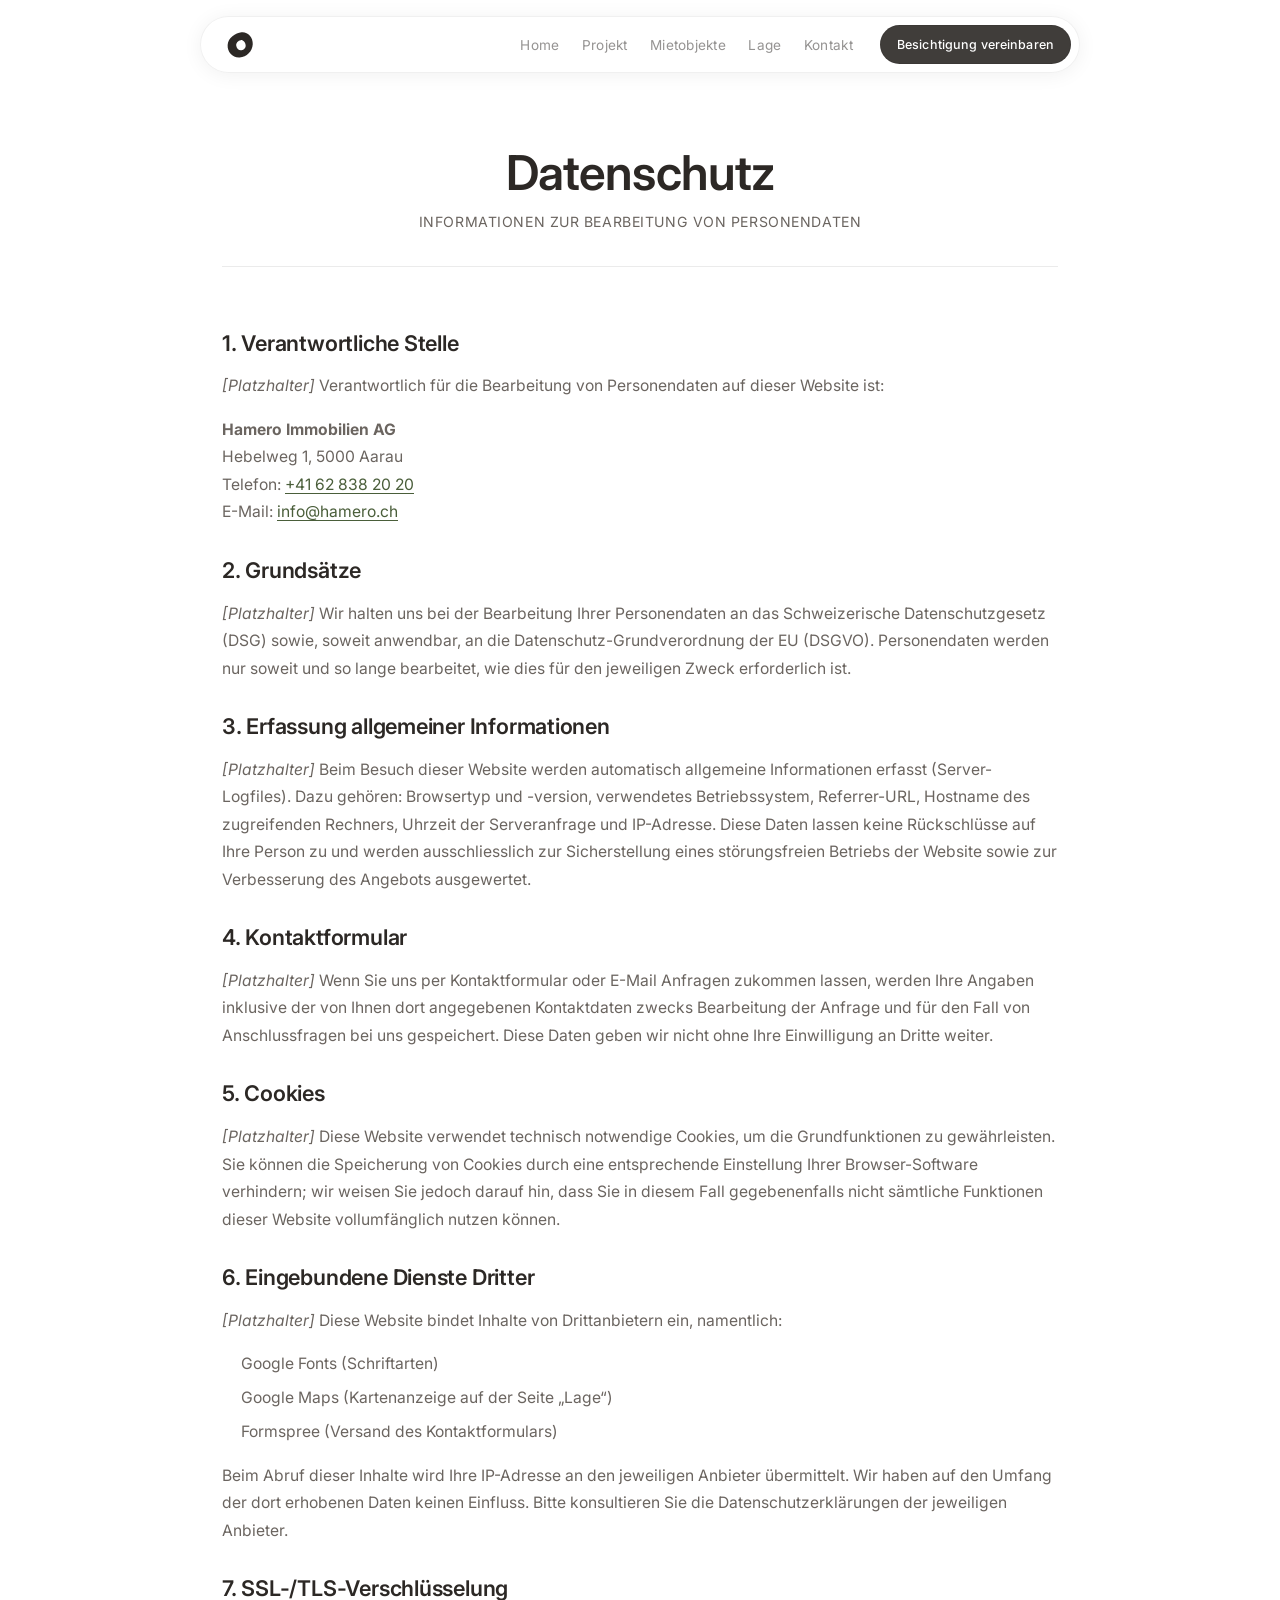
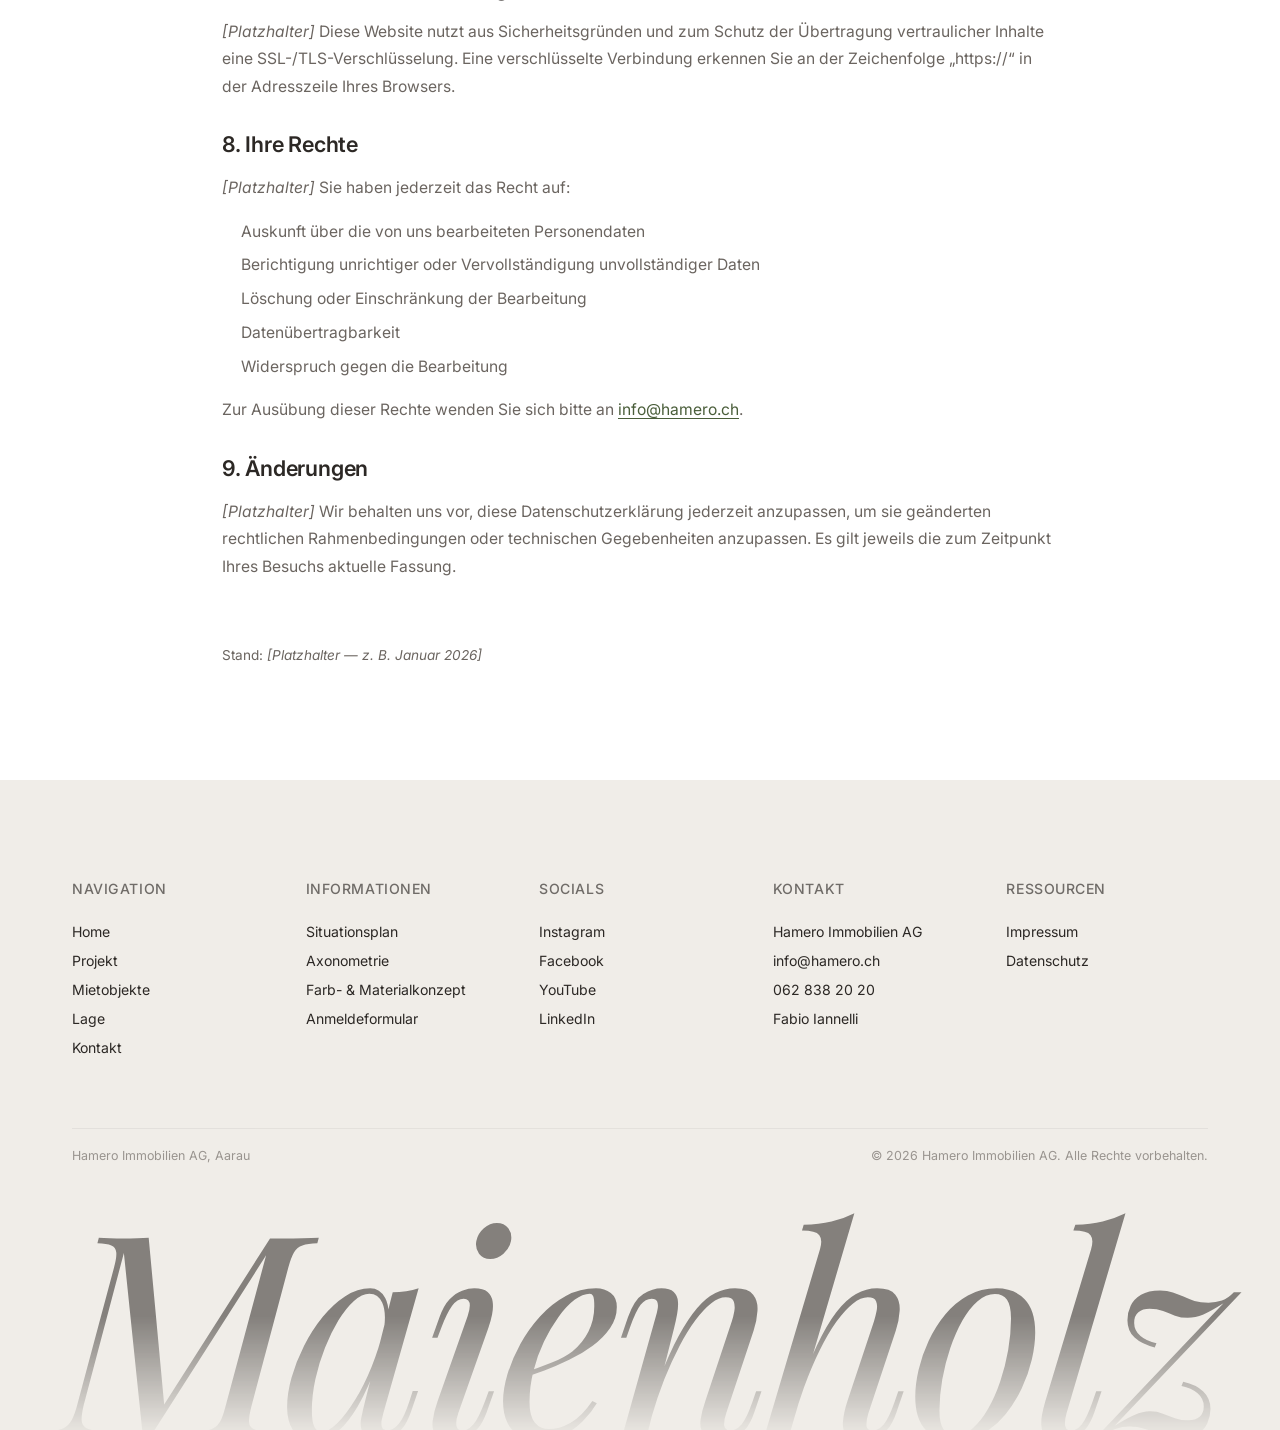
==== datenschutz.html @ 52079a26 "Maienholz Page" ====
<!DOCTYPE html>
<html lang="de">
<head>
  <meta charset="UTF-8">
  <meta name="viewport" content="width=device-width, initial-scale=1.0">
  <title>Datenschutz — Überbauung Maienholz</title>
  <meta name="description" content="Datenschutzerklärung der Hamero Immobilien AG, Aarau. Überbauung Maienholz in Erlinsbach.">
  <meta name="robots" content="noindex, follow">
  <link rel="icon" href="data:image/svg+xml,<svg xmlns='http://www.w3.org/2000/svg' viewBox='0 0 40 40'><path fill-rule='evenodd' d='M22 3C30 2 37.5 9.5 37 19C36.5 28.5 29 36 19.5 36.5C10 37 3 29.5 3.5 20C4 10.5 14 4 22 3ZM21 13.5C17.5 14 14.5 17 15 21C15.5 25 18.5 27.5 22 27C25.5 26.5 28 23.5 27.5 20C27 16.5 24 13 21 13.5Z' fill='%234A5E3A'/></svg>">
  <link rel="preconnect" href="https://fonts.googleapis.com">
  <link rel="preconnect" href="https://fonts.gstatic.com" crossorigin>
  <link href="https://fonts.googleapis.com/css2?family=Inter:wght@300;400;500;600;700&family=Playfair+Display:ital@1&display=swap" rel="stylesheet">
  <link rel="stylesheet" href="css/variables.css">
  <link rel="stylesheet" href="css/base.css">
  <link rel="stylesheet" href="css/layout.css">
  <link rel="stylesheet" href="css/components.css">
  <link rel="stylesheet" href="css/responsive.css">
</head>
<body>
  <!-- Header -->
  <header class="header" id="header">
    <div class="header__inner">
      <a href="index.html" class="header__logo" aria-label="Maienholz — Home"><svg class="header__logo-icon" viewBox="0 0 40 40" fill="currentColor"><path fill-rule="evenodd" d="M22 3C30 2 37.5 9.5 37 19C36.5 28.5 29 36 19.5 36.5C10 37 3 29.5 3.5 20C4 10.5 14 4 22 3ZM21 13.5C17.5 14 14.5 17 15 21C15.5 25 18.5 27.5 22 27C25.5 26.5 28 23.5 27.5 20C27 16.5 24 13 21 13.5Z"/></svg></a>
      <nav>
        <button class="nav__toggle" id="navToggle" aria-label="Menü öffnen">
          <span></span><span></span><span></span>
        </button>
        <div class="nav__overlay" id="navOverlay">
          <ul class="nav__list">
            <li><a href="index.html" class="nav__link">Home</a></li>
            <li><a href="projekt.html" class="nav__link">Projekt</a></li>
            <li><a href="wohnungen.html" class="nav__link">Mietobjekte</a></li>
            <li><a href="lage.html" class="nav__link">Lage</a></li>
            <li><a href="kontakt.html" class="nav__link">Kontakt</a></li>
            <li class="nav__cta-wrap"><a href="kontakt.html" class="nav__cta">Besichtigung vereinbaren</a></li>
          </ul>
        </div>
        <ul class="nav__list" id="navDesktop">
          <li><a href="index.html" class="nav__link">Home</a></li>
          <li><a href="projekt.html" class="nav__link">Projekt</a></li>
          <li><a href="wohnungen.html" class="nav__link">Mietobjekte</a></li>
          <li><a href="lage.html" class="nav__link">Lage</a></li>
          <li><a href="kontakt.html" class="nav__link">Kontakt</a></li>
            <li class="nav__cta-wrap"><a href="kontakt.html" class="nav__cta">Besichtigung vereinbaren</a></li>
        </ul>
      </nav>
    </div>
  </header>

  <main>
    <section class="legal-page">
      <div class="container container--narrow">
        <header class="legal-page__header">
          <h1 class="legal-page__title">Datenschutz</h1>
          <p class="legal-page__subtitle">Informationen zur Bearbeitung von Personendaten</p>
        </header>

        <div class="legal-page__content">
          <h2>1. Verantwortliche Stelle</h2>
          <p>
            <em>[Platzhalter]</em> Verantwortlich für die Bearbeitung von Personendaten auf dieser Website ist:
          </p>
          <p>
            <strong>Hamero Immobilien AG</strong><br>
            Hebelweg 1, 5000 Aarau<br>
            Telefon: <a href="tel:+41628382020">+41 62 838 20 20</a><br>
            E-Mail: <a href="mailto:info@hamero.ch">info@hamero.ch</a>
          </p>

          <h2>2. Grundsätze</h2>
          <p>
            <em>[Platzhalter]</em> Wir halten uns bei der Bearbeitung Ihrer Personendaten an das Schweizerische
            Datenschutzgesetz (DSG) sowie, soweit anwendbar, an die Datenschutz-Grundverordnung der EU (DSGVO).
            Personendaten werden nur soweit und so lange bearbeitet, wie dies für den jeweiligen Zweck erforderlich ist.
          </p>

          <h2>3. Erfassung allgemeiner Informationen</h2>
          <p>
            <em>[Platzhalter]</em> Beim Besuch dieser Website werden automatisch allgemeine Informationen erfasst
            (Server-Logfiles). Dazu gehören: Browsertyp und -version, verwendetes Betriebssystem, Referrer-URL,
            Hostname des zugreifenden Rechners, Uhrzeit der Serveranfrage und IP-Adresse. Diese Daten lassen keine
            Rückschlüsse auf Ihre Person zu und werden ausschliesslich zur Sicherstellung eines störungsfreien
            Betriebs der Website sowie zur Verbesserung des Angebots ausgewertet.
          </p>

          <h2>4. Kontaktformular</h2>
          <p>
            <em>[Platzhalter]</em> Wenn Sie uns per Kontaktformular oder E-Mail Anfragen zukommen lassen,
            werden Ihre Angaben inklusive der von Ihnen dort angegebenen Kontaktdaten zwecks Bearbeitung der
            Anfrage und für den Fall von Anschlussfragen bei uns gespeichert. Diese Daten geben wir nicht ohne
            Ihre Einwilligung an Dritte weiter.
          </p>

          <h2>5. Cookies</h2>
          <p>
            <em>[Platzhalter]</em> Diese Website verwendet technisch notwendige Cookies, um die Grundfunktionen
            zu gewährleisten. Sie können die Speicherung von Cookies durch eine entsprechende Einstellung Ihrer
            Browser-Software verhindern; wir weisen Sie jedoch darauf hin, dass Sie in diesem Fall gegebenenfalls
            nicht sämtliche Funktionen dieser Website vollumfänglich nutzen können.
          </p>

          <h2>6. Eingebundene Dienste Dritter</h2>
          <p>
            <em>[Platzhalter]</em> Diese Website bindet Inhalte von Drittanbietern ein, namentlich:
          </p>
          <ul>
            <li>Google Fonts (Schriftarten)</li>
            <li>Google Maps (Kartenanzeige auf der Seite &bdquo;Lage&ldquo;)</li>
            <li>Formspree (Versand des Kontaktformulars)</li>
          </ul>
          <p>
            Beim Abruf dieser Inhalte wird Ihre IP-Adresse an den jeweiligen Anbieter übermittelt. Wir haben auf
            den Umfang der dort erhobenen Daten keinen Einfluss. Bitte konsultieren Sie die Datenschutzerklärungen
            der jeweiligen Anbieter.
          </p>

          <h2>7. SSL-/TLS-Verschlüsselung</h2>
          <p>
            <em>[Platzhalter]</em> Diese Website nutzt aus Sicherheitsgründen und zum Schutz der Übertragung
            vertraulicher Inhalte eine SSL-/TLS-Verschlüsselung. Eine verschlüsselte Verbindung erkennen Sie
            an der Zeichenfolge &bdquo;https://&ldquo; in der Adresszeile Ihres Browsers.
          </p>

          <h2>8. Ihre Rechte</h2>
          <p>
            <em>[Platzhalter]</em> Sie haben jederzeit das Recht auf:
          </p>
          <ul>
            <li>Auskunft über die von uns bearbeiteten Personendaten</li>
            <li>Berichtigung unrichtiger oder Vervollständigung unvollständiger Daten</li>
            <li>Löschung oder Einschränkung der Bearbeitung</li>
            <li>Datenübertragbarkeit</li>
            <li>Widerspruch gegen die Bearbeitung</li>
          </ul>
          <p>
            Zur Ausübung dieser Rechte wenden Sie sich bitte an
            <a href="mailto:info@hamero.ch">info@hamero.ch</a>.
          </p>

          <h2>9. Änderungen</h2>
          <p>
            <em>[Platzhalter]</em> Wir behalten uns vor, diese Datenschutzerklärung jederzeit anzupassen,
            um sie geänderten rechtlichen Rahmenbedingungen oder technischen Gegebenheiten anzupassen.
            Es gilt jeweils die zum Zeitpunkt Ihres Besuchs aktuelle Fassung.
          </p>

          <p style="margin-top: var(--space-lg); font-size: 0.85rem; color: var(--color-text-light);">
            Stand: <em>[Platzhalter — z.&nbsp;B. Januar 2026]</em>
          </p>
        </div>
      </div>
    </section>
  </main>

  <!-- Footer -->
  <footer class="footer">
    <div class="container">
      <div class="footer__grid">
        <div>
          <p class="footer__title">Navigation</p>
          <ul class="footer__links">
            <li><a href="index.html">Home</a></li>
            <li><a href="projekt.html">Projekt</a></li>
            <li><a href="wohnungen.html">Mietobjekte</a></li>
            <li><a href="lage.html">Lage</a></li>
            <li><a href="kontakt.html">Kontakt</a></li>
          </ul>
        </div>
        <div>
          <p class="footer__title">Informationen</p>
          <ul class="footer__links">
            <li><a href="plans/GESAMT_SITUATION.pdf" target="_blank">Situationsplan</a></li>
            <li><a href="plans/GESAMT_AXONOMETRIE.pdf" target="_blank">Axonometrie</a></li>
            <li><a href="plans/130.500.1_FARB-_und_MATERIALKONZEPT.pdf" target="_blank">Farb- &amp; Materialkonzept</a></li>
            <li><a href="plans/Anmeldeformular.pdf" target="_blank">Anmeldeformular</a></li>
          </ul>
        </div>
        <div>
          <p class="footer__title">Socials</p>
          <ul class="footer__links footer__social">
            <li><a href="https://instagram.com" target="_blank" rel="noopener"><svg viewBox="0 0 24 24" fill="none" stroke="currentColor" stroke-width="2" stroke-linecap="round" stroke-linejoin="round"><rect x="2" y="2" width="20" height="20" rx="5"/><path d="M16 11.37A4 4 0 1 1 12.63 8 4 4 0 0 1 16 11.37z"/><line x1="17.5" y1="6.5" x2="17.51" y2="6.5"/></svg>Instagram</a></li>
            <li><a href="https://facebook.com" target="_blank" rel="noopener"><svg viewBox="0 0 24 24" fill="none" stroke="currentColor" stroke-width="2" stroke-linecap="round" stroke-linejoin="round"><path d="M18 2h-3a5 5 0 0 0-5 5v3H7v4h3v8h4v-8h3l1-4h-4V7a1 1 0 0 1 1-1h3z"/></svg>Facebook</a></li>
            <li><a href="https://youtube.com" target="_blank" rel="noopener"><svg viewBox="0 0 24 24" fill="none" stroke="currentColor" stroke-width="2" stroke-linecap="round" stroke-linejoin="round"><path d="M22.54 6.42a2.78 2.78 0 0 0-1.94-2C18.88 4 12 4 12 4s-6.88 0-8.6.46a2.78 2.78 0 0 0-1.94 2A29 29 0 0 0 1 11.75a29 29 0 0 0 .46 5.33A2.78 2.78 0 0 0 3.4 19c1.72.46 8.6.46 8.6.46s6.88 0 8.6-.46a2.78 2.78 0 0 0 1.94-2 29 29 0 0 0 .46-5.25 29 29 0 0 0-.46-5.33z"/><polygon points="9.75 15.02 15.5 11.75 9.75 8.48 9.75 15.02"/></svg>YouTube</a></li>
            <li><a href="https://linkedin.com" target="_blank" rel="noopener"><svg viewBox="0 0 24 24" fill="none" stroke="currentColor" stroke-width="2" stroke-linecap="round" stroke-linejoin="round"><path d="M16 8a6 6 0 0 1 6 6v7h-4v-7a2 2 0 0 0-4 0v7h-4v-7a6 6 0 0 1 6-6z"/><rect x="2" y="9" width="4" height="12"/><circle cx="4" cy="4" r="2"/></svg>LinkedIn</a></li>
          </ul>
        </div>
        <div>
          <p class="footer__title">Kontakt</p>
          <ul class="footer__links">
            <li>Hamero Immobilien AG</li>
            <li><a href="mailto:info@hamero.ch">info@hamero.ch</a></li>
            <li><a href="tel:+41628382020">062 838 20 20</a></li>
            <li>Fabio Iannelli</li>
          </ul>
        </div>
        <div>
          <p class="footer__title">Ressourcen</p>
          <ul class="footer__links">
            <li><a href="impressum.html">Impressum</a></li>
            <li><a href="datenschutz.html">Datenschutz</a></li>
          </ul>
        </div>
      </div>
      <div class="footer__bottom">
        <span>Hamero Immobilien AG, Aarau</span>
        <span>&copy; 2026 Hamero Immobilien AG. Alle Rechte vorbehalten.</span>
      </div>
    </div>
    <div class="footer__brand-xl" aria-hidden="true">Maienholz</div>
  </footer>

  <script src="js/main.js"></script>
</body>
</html>
---- css/variables.css ----
:root {
  /* Colors — derived from project visualizations */
  --color-wood-dark: #3D3632;
  --color-wood-medium: #8B7D6B;
  --color-wood-light: #C4B49A;
  --color-wood-warm: #A89279;
  --color-green: #4A5E3A;
  --color-green-light: #6B8E5A;
  --color-white: #FFFFFF;
  --color-offwhite: #F7F5F2;
  --color-cream: #F0EDE8;
  --color-text: #2C2825;
  --color-text-light: #6B6560;
  --color-accent: #8B7D6B;
  --color-error: #C0392B;
  --color-success: #27AE60;

  /* Typography */
  --font-primary: 'Inter', -apple-system, BlinkMacSystemFont, 'Segoe UI', sans-serif;
  --font-serif: 'Playfair Display', Georgia, 'Times New Roman', serif;
  --fw-light: 300;
  --fw-regular: 400;
  --fw-medium: 500;
  --fw-semibold: 600;
  --fw-bold: 700;

  /* Spacing (8px base) */
  --space-xs: 0.5rem;
  --space-sm: 1rem;
  --space-md: 2rem;
  --space-lg: 4rem;
  --space-xl: 6rem;
  --space-2xl: 8rem;

  /* Layout */
  --container-max: 1200px;
  --container-narrow: 900px;
  --header-height: 80px;

  /* Transitions */
  --transition-fast: 200ms ease;
  --transition-base: 350ms ease;
  --transition-slow: 600ms ease;

  /* Border radius */
  --radius-sm: 8px;
  --radius-md: 14px;
  --radius-lg: 20px;
  --radius-xl: 28px;

  /* Shadows */
  --shadow-sm: 0 1px 3px rgba(0, 0, 0, 0.06);
  --shadow-md: 0 4px 16px rgba(0, 0, 0, 0.08);
  --shadow-lg: 0 8px 30px rgba(0, 0, 0, 0.1);

  /* Glass */
  --glass-bg: rgba(255, 255, 255, 0.55);
  --glass-border: rgba(255, 255, 255, 0.7);
  --glass-blur: blur(14px);
}
---- css/base.css ----
/* Reset */
*, *::before, *::after {
  margin: 0;
  padding: 0;
  box-sizing: border-box;
}

html {
  scroll-behavior: smooth;
  -webkit-text-size-adjust: 100%;
}

body {
  font-family: var(--font-primary);
  font-weight: var(--fw-regular);
  font-size: 1rem;
  line-height: 1.7;
  color: var(--color-text);
  background-color: var(--color-white);
  -webkit-font-smoothing: antialiased;
  -moz-osx-font-smoothing: grayscale;
}

img {
  max-width: 100%;
  height: auto;
  display: block;
}

a {
  color: var(--color-accent);
  text-decoration: none;
  transition: color var(--transition-fast);
}

a:hover {
  color: var(--color-wood-dark);
}

ul, ol {
  list-style: none;
}

button {
  font-family: inherit;
  cursor: pointer;
  border: none;
  background: none;
}

/* Typography */
h1, h2, h3, h4 {
  font-weight: var(--fw-semibold);
  line-height: 1.2;
  color: var(--color-text);
}

h1 {
  font-size: clamp(2rem, 5vw, 3.5rem);
  letter-spacing: -0.05em;
}

h2 {
  font-size: clamp(1.5rem, 3.5vw, 2.5rem);
  letter-spacing: -0.04em;
}

h3 {
  font-size: clamp(1.15rem, 2vw, 1.5rem);
  letter-spacing: -0.025em;
}

h4 {
  font-size: 1.1rem;
}

p {
  margin-bottom: 1rem;
}

p:last-child {
  margin-bottom: 0;
}

/* Selection */
::selection {
  background-color: var(--color-wood-light);
  color: var(--color-text);
}

/* Focus */
:focus-visible {
  outline: 2px solid var(--color-accent);
  outline-offset: 2px;
}

/* Scroll reveal */
[data-animate] {
  opacity: 0;
  transform: translateY(24px);
  transition: opacity var(--transition-slow), transform var(--transition-slow);
}

[data-animate].is-visible {
  opacity: 1;
  transform: translateY(0);
}
---- css/layout.css ----
/* Container */
.container {
  max-width: var(--container-max);
  margin: 0 auto;
  padding: 0 var(--space-sm);
}

.container--narrow {
  max-width: var(--container-narrow);
}

/* Sections */
.section {
  padding: var(--space-xl) 0;
}

.section--grey {
  background-color: var(--color-offwhite);
}

.section--cream {
  background-color: var(--color-cream);
}

.section--dark {
  background-color: var(--color-wood-dark);
  color: var(--color-offwhite);
}

.section__title {
  text-align: center;
  margin-bottom: var(--space-lg);
}

.section__subtitle {
  text-align: center;
  color: var(--color-text-light);
  font-size: 1.1rem;
  max-width: 600px;
  margin: -2rem auto var(--space-lg);
}

/* Header — floating pill style */
.header {
  position: fixed;
  top: 0;
  left: 0;
  right: 0;
  z-index: 1000;
  display: flex;
  justify-content: center;
  padding: var(--space-sm) var(--space-sm) 0;
  pointer-events: none;
}

.header__inner {
  display: flex;
  align-items: center;
  justify-content: space-between;
  max-width: 880px;
  width: 100%;
  padding: 0.5rem 0.5rem 0.5rem 1.5rem;
  border-radius: 60px;
  background-color: rgba(255, 255, 255, 0.1);
  backdrop-filter: blur(16px);
  -webkit-backdrop-filter: blur(16px);
  border: 1px solid rgba(255, 255, 255, 0.15);
  pointer-events: auto;
  transition: background-color var(--transition-base), box-shadow var(--transition-base), border-color var(--transition-base);
}

/* Light mode — over white/light sections */
.header--light .header__inner {
  background-color: rgba(255, 255, 255, 0.72);
  border-color: rgba(0, 0, 0, 0.06);
  box-shadow: 0 2px 20px rgba(0, 0, 0, 0.06);
}

.header__logo {
  display: flex;
  align-items: center;
  text-decoration: none;
  color: var(--color-white);
  transition: opacity var(--transition-fast), color var(--transition-base);
}

.header__logo:hover {
  opacity: 0.8;
}

.header--light .header__logo {
  color: var(--color-text);
}

.header--light .header__logo:hover {
  color: var(--color-text);
}

.header__logo-icon {
  width: 30px;
  height: 30px;
  flex-shrink: 0;
}

/* Navigation */
.nav__list {
  display: flex;
  gap: 1.4rem;
  align-items: center;
}

.nav__link {
  font-size: 0.85rem;
  font-weight: var(--fw-regular);
  letter-spacing: 0.02em;
  text-decoration: none;
  color: rgba(255, 255, 255, 0.7);
  transition: color var(--transition-base);
  position: relative;
}

.nav__link:hover {
  color: var(--color-white);
}

.nav__link--active {
  color: var(--color-white);
  font-weight: var(--fw-medium);
}

.header--light .nav__link {
  color: rgba(44, 40, 37, 0.5);
}

.header--light .nav__link:hover {
  color: var(--color-text);
}

.header--light .nav__link--active {
  color: var(--color-text);
}

.nav__link::after {
  display: none;
}

/* Hamburger */
.nav__toggle {
  display: none;
  flex-direction: column;
  gap: 5px;
  width: 28px;
  padding: 4px 0;
  z-index: 1001;
}

.nav__toggle span {
  display: block;
  height: 2px;
  background-color: var(--color-white);
  border-radius: 2px;
  transition: transform var(--transition-base), opacity var(--transition-fast), background-color var(--transition-base);
}

.header--light .nav__toggle span {
  background-color: var(--color-text);
}

/* Nav CTA — dark glassy button inside nav pill */
.nav__cta-wrap {
  margin-left: 0.3rem;
}

.nav__cta {
  display: inline-block;
  padding: 0.5rem 1rem;
  font-size: 0.78rem;
  font-weight: var(--fw-medium);
  letter-spacing: 0.01em;
  text-decoration: none;
  border-radius: 40px;
  background-color: rgba(20, 18, 16, 0.55);
  color: var(--color-white);
  border: 1px solid rgba(255, 255, 255, 0.15);
  backdrop-filter: blur(8px);
  -webkit-backdrop-filter: blur(8px);
  transition: background-color var(--transition-base), border-color var(--transition-base), color var(--transition-base), transform var(--transition-fast);
  white-space: nowrap;
}

.nav__cta:hover {
  background-color: rgba(20, 18, 16, 0.88);
  color: var(--color-white);
  transform: translateY(-1px);
}

/* In light mode, CTA stays dark for contrast */
.header--light .nav__cta {
  background-color: rgba(44, 40, 37, 0.9);
  color: var(--color-white);
  border-color: rgba(0, 0, 0, 0.08);
}

.header--light .nav__cta:hover {
  background-color: var(--color-wood-dark);
  color: var(--color-white);
}

.nav__toggle.is-active span:nth-child(1) {
  transform: translateY(7px) rotate(45deg);
}

.nav__toggle.is-active span:nth-child(2) {
  opacity: 0;
}

.nav__toggle.is-active span:nth-child(3) {
  transform: translateY(-7px) rotate(-45deg);
}

/* Mobile nav overlay */
.nav__overlay {
  display: none;
}

/* Hero */
.hero {
  position: relative;
  height: 100vh;
  min-height: 600px;
  display: flex;
  align-items: center;
  justify-content: center;
  text-align: center;
  overflow: hidden;
}

.hero--half {
  height: 60vh;
  min-height: 400px;
}

.hero__bg {
  position: absolute;
  inset: 0;
  z-index: -1;
}

.hero__bg img {
  width: 100%;
  height: 100%;
  object-fit: cover;
  object-position: center 40%;
}

.hero__overlay {
  position: absolute;
  inset: 0;
  background: rgba(0, 0, 0, 0.38);
}

.hero__content {
  position: relative;
  z-index: 1;
  color: var(--color-white);
  padding: 0 var(--space-md);
  max-width: 1100px;
}

.hero__title {
  font-size: clamp(2.8rem, 7vw, 5.5rem);
  font-weight: var(--fw-semibold);
  letter-spacing: -0.04em;
  color: var(--color-white);
  margin-bottom: var(--space-xs);
  text-shadow: 0 2px 30px rgba(0, 0, 0, 0.25);
  line-height: 1.1;
}

.hero__title em {
  font-family: var(--font-serif);
  font-style: italic;
  font-weight: 400;
  letter-spacing: -0.02em;
}

.hero__subtitle {
  font-size: clamp(0.9rem, 1.6vw, 1.15rem);
  font-weight: var(--fw-light);
  letter-spacing: -0.01em;
  margin-bottom: var(--space-md);
  opacity: 0.8;
}

/* Hero button pair */
.hero__buttons {
  display: flex;
  gap: 0.6rem;
  justify-content: center;
  flex-wrap: wrap;
  margin-top: var(--space-sm);
}

.hero__buttons .btn {
  padding: 0.55rem 1.3rem;
  font-size: 0.78rem;
}

.btn--hero-light {
  background-color: rgba(255, 255, 255, 0.55);
  color: var(--color-white);
  border: 1.5px solid rgba(255, 255, 255, 0.45);
  backdrop-filter: blur(8px);
  -webkit-backdrop-filter: blur(8px);
}

.btn--hero-light:hover {
  background-color: rgba(255, 255, 255, 0.75);
  color: var(--color-wood-dark);
  box-shadow: 0 4px 24px rgba(255, 255, 255, 0.2);
}

.btn--hero-dark {
  background-color: rgba(0, 0, 0, 0.35);
  color: var(--color-white);
  border: 1.5px solid rgba(255, 255, 255, 0.25);
  backdrop-filter: blur(8px);
  -webkit-backdrop-filter: blur(8px);
}

.btn--hero-dark:hover {
  background-color: rgba(0, 0, 0, 0.55);
  border-color: rgba(255, 255, 255, 0.45);
  box-shadow: 0 4px 24px rgba(0, 0, 0, 0.2);
  color: var(--color-white);
}

.hero__scroll {
  position: absolute;
  bottom: var(--space-md);
  left: 50%;
  transform: translateX(-50%);
  color: var(--color-white);
  opacity: 0.7;
  animation: bounce 2s ease infinite;
  cursor: pointer;
}

.hero__scroll svg {
  width: 28px;
  height: 28px;
}

@keyframes bounce {
  0%, 100% { transform: translateX(-50%) translateY(0); }
  50% { transform: translateX(-50%) translateY(8px); }
}

/* Footer — light, centered style */
.footer {
  background-color: var(--color-cream);
  color: var(--color-text);
  padding: 0;
  overflow: hidden;
}

.footer__grid {
  display: grid;
  grid-template-columns: repeat(5, 1fr);
  gap: var(--space-md);
  padding: var(--space-xl) 0 var(--space-lg);
}

.footer__title {
  font-size: 0.72rem;
  font-weight: var(--fw-medium);
  letter-spacing: 0.04em;
  text-transform: uppercase;
  margin-bottom: var(--space-sm);
  color: var(--color-text-light);
  opacity: 0.65;
}

.footer p,
.footer a,
.footer__links li {
  font-size: 0.88rem;
  color: var(--color-text);
  line-height: 1.9;
}

.footer a {
  text-decoration: none;
  transition: opacity var(--transition-fast);
}

.footer a:hover {
  opacity: 0.6;
}

.footer__links {
  list-style: none;
  padding: 0;
  margin: 0;
}

.footer__links li {
  margin-bottom: 0.15rem;
}

.footer__links a {
  color: var(--color-text);
}

/* Social list with small inline icons */
.footer__social a {
  display: inline-flex;
  align-items: center;
  gap: 0.55rem;
  color: var(--color-text);
}

.footer__social svg {
  display: none;
}

.footer__bottom {
  display: flex;
  justify-content: space-between;
  align-items: center;
  padding: var(--space-sm) 0;
  border-top: 1px solid rgba(0, 0, 0, 0.08);
  font-size: 0.78rem;
  color: var(--color-text-light);
  opacity: 0.65;
}

/* Large italic Maienholz wordmark below footer — fades top (dark) → bottom (white) */
.footer__brand-xl {
  font-family: var(--font-serif);
  font-style: italic;
  font-weight: 400;
  text-align: center;
  color: var(--color-text);
  opacity: 0.55;
  font-size: clamp(5rem, 22vw, 18rem);
  line-height: 0.85;
  letter-spacing: -0.03em;
  margin: 0;
  padding: var(--space-xs) 0 0;
  user-select: none;
  pointer-events: none;
  transform: translateY(10px);
  -webkit-mask-image: linear-gradient(to top, rgba(0, 0, 0, 0) 0%, rgba(0, 0, 0, 1) 50%);
  mask-image: linear-gradient(to top, rgba(0, 0, 0, 0) 0%, rgba(0, 0, 0, 1) 50%);
}

/* Hero → white fade transition (replaces the old stripe band) */
.hero-fade {
  height: 20px;
  background: linear-gradient(to bottom, var(--color-wood-dark), var(--color-white));
}

/* Intro split layout — image | divider | text */
.intro-split {
  display: grid;
  grid-template-columns: 1.15fr 1px 1fr;
  gap: var(--space-lg);
  align-items: center;
}

.intro-split__graphic {
  display: flex;
  justify-content: center;
  align-items: center;
  padding: 0;
}

.intro-split__graphic img {
  width: 100%;
  max-width: 100%;
  height: auto;
  display: block;
}

.intro-split__divider {
  width: 1px;
  background: linear-gradient(to bottom, transparent, rgba(44, 40, 37, 0.18), transparent);
  justify-self: center;
  align-self: stretch;
}

.intro-split__text .eyebrow-badge {
  margin-bottom: var(--space-sm);
}

.intro-split__title {
  font-weight: var(--fw-medium);
  letter-spacing: -0.025em;
  line-height: 1.2;
  margin: 0 0 var(--space-md);
}

.intro-split__text h2 {
  margin-bottom: var(--space-md);
}

.intro-split__text p {
  color: var(--color-text-light);
  font-size: 1.02rem;
  line-height: 1.8;
}

/* Grid utilities */
.grid {
  display: grid;
  gap: var(--space-md);
}

.grid--2 { grid-template-columns: repeat(2, 1fr); }
.grid--3 { grid-template-columns: repeat(3, 1fr); }
.grid--4 { grid-template-columns: repeat(4, 1fr); }

/* Text align */
.text-center { text-align: center; }
---- css/components.css ----
/* Buttons */
.btn {
  display: inline-block;
  padding: 0.8rem 1.8rem;
  font-size: 0.85rem;
  font-weight: var(--fw-medium);
  letter-spacing: 0.02em;
  text-transform: none;
  border-radius: var(--radius-xl);
  transition: all var(--transition-base);
  text-decoration: none;
  cursor: pointer;
}

.btn--primary {
  background-color: var(--color-wood-dark);
  color: var(--color-white);
  border: 1.5px solid var(--color-wood-dark);
}

.btn--primary:hover {
  background-color: var(--color-accent);
  border-color: var(--color-accent);
  color: var(--color-white);
  box-shadow: var(--shadow-md);
}

.btn--outline {
  background-color: rgba(255, 255, 255, 0.12);
  color: var(--color-white);
  border: 1.5px solid rgba(255, 255, 255, 0.4);
  backdrop-filter: blur(8px);
}

.btn--outline:hover {
  background-color: var(--color-white);
  color: var(--color-wood-dark);
  border-color: var(--color-white);
}

.btn--outline-dark {
  background-color: transparent;
  color: var(--color-wood-dark);
  border: 1.5px solid rgba(44, 40, 37, 0.25);
}

.btn--outline-dark:hover {
  background-color: var(--color-wood-dark);
  color: var(--color-white);
  border-color: var(--color-wood-dark);
}

.btn--glass {
  background-color: rgba(255, 255, 255, 0.22);
  color: var(--color-white);
  border: 1.5px solid rgba(255, 255, 255, 0.4);
  backdrop-filter: blur(12px);
  -webkit-backdrop-filter: blur(12px);
}

.btn--glass:hover {
  background-color: rgba(255, 255, 255, 0.92);
  color: var(--color-wood-dark);
  border-color: rgba(255, 255, 255, 1);
  box-shadow: 0 4px 24px rgba(0, 0, 0, 0.15);
}

/* CTA section with background image */
.cta-section {
  position: relative;
  padding: var(--space-2xl) var(--space-md);
  text-align: center;
  overflow: hidden;
  isolation: isolate;
}

.cta-section__bg {
  position: absolute;
  inset: 0;
  z-index: -1;
}

.cta-section__bg img {
  width: 100%;
  height: 100%;
  object-fit: cover;
  object-position: center;
}

.cta-section__overlay {
  position: absolute;
  inset: 0;
  background: linear-gradient(
    135deg,
    rgba(61, 54, 50, 0.55) 0%,
    rgba(74, 94, 58, 0.5) 100%
  );
}

.cta-section__content {
  position: relative;
  max-width: 640px;
  margin: 0 auto;
  color: var(--color-white);
}

.cta-section__logo {
  width: 44px;
  height: 44px;
  margin: 0 auto var(--space-md);
  display: block;
  color: var(--color-white);
  opacity: 0.95;
}

.cta-section__title {
  color: var(--color-white);
  margin-bottom: var(--space-sm);
}

.cta-section__text {
  color: rgba(255, 255, 255, 0.88);
  max-width: 500px;
  margin: 0 auto var(--space-md);
  font-size: 1.05rem;
  line-height: 1.7;
}

/* Feature cards — glass style */
.feature-card {
  text-align: center;
  padding: var(--space-md);
  background: var(--glass-bg);
  backdrop-filter: var(--glass-blur);
  -webkit-backdrop-filter: var(--glass-blur);
  border: 1px solid var(--glass-border);
  border-radius: var(--radius-lg);
  transition: box-shadow var(--transition-base), transform var(--transition-base);
}

.feature-card:hover {
  box-shadow: var(--shadow-md);
  transform: translateY(-2px);
}

.feature-card__icon {
  width: 48px;
  height: 48px;
  margin: 0 auto var(--space-sm);
  color: var(--color-accent);
}

.feature-card__icon svg {
  width: 100%;
  height: 100%;
  stroke: currentColor;
  fill: none;
  stroke-width: 1.5;
  stroke-linecap: round;
  stroke-linejoin: round;
}

.feature-card__title {
  font-size: 1.1rem;
  font-weight: var(--fw-semibold);
  margin-bottom: 0.5rem;
}

.feature-card__text {
  font-size: 0.9rem;
  color: var(--color-text-light);
  line-height: 1.6;
}

/* Image pair */
.image-pair {
  display: grid;
  grid-template-columns: 1fr 1fr;
  gap: var(--space-md);
}

.image-pair img {
  width: 100%;
  height: 400px;
  object-fit: cover;
  border-radius: var(--radius-lg);
}

/* Content blocks (alternating text/image) */
.content-block {
  display: grid;
  grid-template-columns: 1fr 1fr;
  gap: var(--space-lg);
  align-items: center;
  margin-bottom: var(--space-lg);
}

.content-block--reverse {
  direction: rtl;
}

.content-block--reverse > * {
  direction: ltr;
}

.content-block__text h3 {
  margin-bottom: var(--space-sm);
}

.content-block__text p {
  color: var(--color-text-light);
}

.content-block__image img {
  width: 100%;
  height: 450px;
  object-fit: cover;
  border-radius: var(--radius-lg);
}

/* Gallery */
.gallery {
  display: grid;
  grid-template-columns: repeat(3, 1fr);
  gap: var(--space-sm);
}

.gallery__item {
  overflow: hidden;
  cursor: pointer;
  position: relative;
  border-radius: var(--radius-md);
}

.gallery__item::after {
  content: '';
  position: absolute;
  inset: 0;
  background-color: rgba(0, 0, 0, 0);
  transition: background-color var(--transition-base);
  border-radius: var(--radius-md);
}

.gallery__item:hover::after {
  background-color: rgba(0, 0, 0, 0.12);
}

.gallery__item img {
  width: 100%;
  height: 280px;
  object-fit: cover;
  transition: transform var(--transition-slow);
}

.gallery__item:hover img {
  transform: scale(1.03);
}

/* Lightbox */
.lightbox {
  display: none;
  position: fixed;
  inset: 0;
  z-index: 2000;
  background-color: rgba(0, 0, 0, 0.92);
  align-items: center;
  justify-content: center;
}

.lightbox.is-open {
  display: flex;
}

.lightbox__img {
  max-width: 90vw;
  max-height: 85vh;
  object-fit: contain;
  border-radius: var(--radius-md);
}

.lightbox__close {
  position: absolute;
  top: var(--space-sm);
  right: var(--space-sm);
  color: var(--color-white);
  font-size: 2rem;
  width: 48px;
  height: 48px;
  display: flex;
  align-items: center;
  justify-content: center;
  opacity: 0.7;
  transition: opacity var(--transition-fast);
}

.lightbox__close:hover {
  opacity: 1;
}

.lightbox__nav {
  position: absolute;
  top: 50%;
  transform: translateY(-50%);
  color: var(--color-white);
  font-size: 2.5rem;
  width: 56px;
  height: 56px;
  display: flex;
  align-items: center;
  justify-content: center;
  opacity: 0.6;
  transition: opacity var(--transition-fast);
}

.lightbox__nav:hover {
  opacity: 1;
}

.lightbox__nav--prev { left: var(--space-sm); }
.lightbox__nav--next { right: var(--space-sm); }

.lightbox__caption {
  position: absolute;
  bottom: var(--space-md);
  left: 50%;
  transform: translateX(-50%);
  color: var(--color-white);
  font-size: 0.9rem;
  opacity: 0.7;
  text-align: center;
}

/* Tabs */
.tabs__nav {
  display: flex;
  gap: 0;
  border-bottom: 2px solid var(--color-cream);
  margin-bottom: var(--space-md);
}

.tabs__btn {
  padding: var(--space-sm) var(--space-md);
  font-size: 0.95rem;
  font-weight: var(--fw-medium);
  color: var(--color-text-light);
  border-bottom: 2px solid transparent;
  margin-bottom: -2px;
  transition: all var(--transition-fast);
}

.tabs__btn:hover {
  color: var(--color-text);
}

.tabs__btn--active {
  color: var(--color-text);
  border-bottom-color: var(--color-wood-dark);
}

.tabs__nav {
  border-radius: var(--radius-xl);
  background-color: var(--color-white);
  border: 1px solid var(--color-cream);
  padding: 0.3rem;
  display: inline-flex;
  gap: 0.25rem;
  border-bottom: none;
  margin-bottom: var(--space-md);
}

.tabs__btn {
  padding: 0.6rem 1.4rem;
  font-size: 0.85rem;
  font-weight: var(--fw-medium);
  color: var(--color-text-light);
  border-bottom: none;
  margin-bottom: 0;
  border-radius: var(--radius-xl);
  transition: all var(--transition-fast);
}

.tabs__btn--active {
  background-color: var(--color-wood-dark);
  color: var(--color-white);
  border-bottom-color: transparent;
}

.tabs__panel {
  display: none;
}

.tabs__panel--active {
  display: block;
}

/* Unit cards — glass style */
.unit-card {
  background: var(--glass-bg);
  backdrop-filter: var(--glass-blur);
  -webkit-backdrop-filter: var(--glass-blur);
  border: 1px solid var(--glass-border);
  border-radius: var(--radius-lg);
  padding: var(--space-md);
  margin-bottom: var(--space-sm);
  transition: box-shadow var(--transition-base), transform var(--transition-base);
}

.unit-card:hover {
  box-shadow: var(--shadow-md);
  transform: translateY(-1px);
}

.unit-card__header {
  display: flex;
  justify-content: space-between;
  align-items: center;
  margin-bottom: var(--space-sm);
}

.unit-card__name {
  font-size: 1.1rem;
  font-weight: var(--fw-semibold);
}

.unit-card__rooms {
  font-size: 0.9rem;
  color: var(--color-text-light);
}

.unit-card__floors {
  display: flex;
  gap: var(--space-xs);
  flex-wrap: wrap;
}

.unit-card__floor-btn {
  padding: 0.4rem 0.9rem;
  font-size: 0.8rem;
  font-weight: var(--fw-medium);
  background-color: var(--color-offwhite);
  color: var(--color-text);
  border-radius: var(--radius-xl);
  transition: all var(--transition-fast);
}

.unit-card__floor-btn:hover {
  background-color: var(--color-wood-dark);
  color: var(--color-white);
}

.unit-card__pdf-embed {
  margin-top: var(--space-sm);
  border: 1px solid var(--color-cream);
}

/* Download cards */
.download-card {
  display: flex;
  align-items: center;
  gap: var(--space-sm);
  padding: var(--space-sm) var(--space-md);
  background: var(--glass-bg);
  backdrop-filter: var(--glass-blur);
  -webkit-backdrop-filter: var(--glass-blur);
  border: 1px solid var(--glass-border);
  border-radius: var(--radius-md);
  text-decoration: none;
  color: var(--color-text);
  transition: all var(--transition-base);
}

.download-card:hover {
  box-shadow: var(--shadow-md);
  transform: translateY(-1px);
  color: var(--color-text);
}

.download-card__icon {
  width: 40px;
  height: 40px;
  color: var(--color-accent);
  flex-shrink: 0;
}

.download-card__icon svg {
  width: 100%;
  height: 100%;
  stroke: currentColor;
  fill: none;
  stroke-width: 1.5;
}

.download-card__info {
  flex: 1;
}

.download-card__title {
  font-weight: var(--fw-medium);
  font-size: 0.95rem;
}

.download-card__size {
  font-size: 0.8rem;
  color: var(--color-text-light);
}

/* Info grid (location page) */
.info-card {
  padding: var(--space-md);
  background: var(--glass-bg);
  backdrop-filter: var(--glass-blur);
  -webkit-backdrop-filter: var(--glass-blur);
  border: 1px solid var(--glass-border);
  border-radius: var(--radius-lg);
  text-align: center;
  transition: box-shadow var(--transition-base), transform var(--transition-base);
}

.info-card:hover {
  box-shadow: var(--shadow-md);
  transform: translateY(-2px);
}

.info-card__icon {
  width: 36px;
  height: 36px;
  margin: 0 auto var(--space-xs);
  color: var(--color-accent);
}

.info-card__icon svg {
  width: 100%;
  height: 100%;
  stroke: currentColor;
  fill: none;
  stroke-width: 1.5;
}

.info-card__title {
  font-weight: var(--fw-semibold);
  font-size: 0.95rem;
  margin-bottom: 0.25rem;
}

.info-card__text {
  font-size: 0.85rem;
  color: var(--color-text-light);
}

/* Contact form */
.form__group {
  margin-bottom: var(--space-sm);
}

.form__label {
  display: block;
  font-size: 0.85rem;
  font-weight: var(--fw-medium);
  margin-bottom: 0.3rem;
  color: var(--color-text);
}

.form__input,
.form__select,
.form__textarea {
  width: 100%;
  padding: 0.75rem 1rem;
  font-family: var(--font-primary);
  font-size: 0.95rem;
  border: 1px solid rgba(139, 125, 107, 0.28);
  border-radius: var(--radius-sm);
  background-color: var(--color-white);
  color: var(--color-text);
  transition: border-color var(--transition-fast), box-shadow var(--transition-fast);
}

.form__input::placeholder,
.form__textarea::placeholder {
  color: var(--color-text-light);
  opacity: 0.55;
}

.form__input:focus,
.form__select:focus,
.form__textarea:focus {
  outline: none;
  border-color: var(--color-green);
  box-shadow:
    0 0 0 3px rgba(74, 94, 58, 0.14),
    0 0 14px rgba(139, 125, 107, 0.22);
}

.form__select {
  appearance: none;
  -webkit-appearance: none;
  -moz-appearance: none;
  background-image: url("data:image/svg+xml,%3Csvg xmlns='http://www.w3.org/2000/svg' viewBox='0 0 24 24' fill='none' stroke='%236B6560' stroke-width='2' stroke-linecap='round' stroke-linejoin='round'%3E%3Cpolyline points='6 9 12 15 18 9'/%3E%3C/svg%3E");
  background-repeat: no-repeat;
  background-position: right 0.9rem center;
  background-size: 14px;
  padding-right: 2.4rem;
  cursor: pointer;
}

.form__input--error {
  border-color: var(--color-error);
}

.form__error {
  font-size: 0.8rem;
  color: var(--color-error);
  margin-top: 0.25rem;
  display: none;
}

.form__textarea {
  min-height: 150px;
  resize: vertical;
}

.form__checkbox {
  display: flex;
  align-items: flex-start;
  gap: 0.5rem;
  font-size: 0.9rem;
}

.form__checkbox input {
  margin-top: 0.3rem;
}

.form__success {
  display: none;
  text-align: center;
  padding: var(--space-lg);
}

.form__success h3 {
  margin-bottom: var(--space-sm);
  color: var(--color-green);
}

/* Map */
.map-container {
  width: 100%;
  height: 450px;
  border: 1px solid var(--color-cream);
  border-radius: var(--radius-lg);
  overflow: hidden;
}

.map-container iframe {
  width: 100%;
  height: 100%;
  border: 0;
}

/* Wide location map — breaks out of container, near full viewport width */
.location-map {
  width: 100%;
  padding: 0 clamp(1rem, 2.5vw, 2.25rem);
  margin-top: var(--space-md);
}

.map-container--wide {
  max-width: none;
  height: clamp(420px, 62vh, 640px);
  border-radius: var(--radius-xl);
  box-shadow:
    0 30px 60px -24px rgba(44, 40, 37, 0.18),
    0 6px 18px -6px rgba(44, 40, 37, 0.08);
}

/* Contact layout */
.contact-grid {
  display: grid;
  grid-template-columns: 1fr 1.5fr;
  gap: var(--space-lg);
}

.contact-info__item {
  display: flex;
  align-items: flex-start;
  gap: var(--space-xs);
  margin-bottom: var(--space-sm);
  font-size: 0.95rem;
}

.contact-info__icon {
  width: 20px;
  height: 20px;
  color: var(--color-accent);
  flex-shrink: 0;
  margin-top: 0.15rem;
}

.contact-info__icon svg {
  width: 100%;
  height: 100%;
  stroke: currentColor;
  fill: none;
  stroke-width: 1.5;
}

/* Contact split — left text, vertical divider, right form */
.contact-split {
  display: grid;
  grid-template-columns: 1fr 1px 1.15fr;
  gap: var(--space-xl);
  align-items: stretch;
}

.contact-split__divider {
  background: linear-gradient(to bottom, transparent, rgba(44, 40, 37, 0.18), transparent);
  width: 1px;
  justify-self: center;
}

.contact-split__left h2 {
  margin-bottom: var(--space-sm);
  max-width: 26ch;
}

.contact-split__intro {
  color: var(--color-text-light);
  margin-bottom: var(--space-md);
  max-width: 38ch;
  line-height: 1.7;
}

.contact-split__info {
  color: var(--color-text-light);
  font-size: 0.92rem;
  line-height: 1.7;
  margin-bottom: var(--space-md);
  max-width: 38ch;
}

.contact-split__addr {
  padding: var(--space-sm) var(--space-md);
  background-color: rgba(255, 255, 255, 0.55);
  border: 1px solid rgba(255, 255, 255, 0.7);
  backdrop-filter: blur(10px);
  -webkit-backdrop-filter: blur(10px);
  border-radius: var(--radius-md);
  max-width: 22rem;
}

.contact-split__addr h3 {
  font-size: 0.78rem;
  text-transform: uppercase;
  letter-spacing: 0.08em;
  color: var(--color-text-light);
  margin-bottom: 0.35rem;
  font-weight: var(--fw-medium);
}

.contact-split__addr p {
  margin: 0;
  color: var(--color-text);
  font-size: 0.95rem;
  line-height: 1.6;
}

.contact-split__right .form__row {
  display: grid;
  grid-template-columns: 1fr 1fr;
  gap: var(--space-sm);
}

/* Kontakt grid — left info, right form */
.kontakt-grid {
  display: grid;
  grid-template-columns: 1fr 1.6fr;
  gap: var(--space-xl);
  align-items: start;
}

.kontakt-grid__title {
  font-size: clamp(1.6rem, 3.4vw, 2.4rem);
  letter-spacing: -0.025em;
  line-height: 1.15;
  margin: 0 0 var(--space-sm);
  color: var(--color-text);
}

.kontakt-grid__intro {
  font-size: 0.98rem;
  line-height: 1.7;
  color: var(--color-text-light);
  margin: 0 0 var(--space-lg);
  max-width: 30ch;
}

.kontakt-grid__info {
  margin-bottom: var(--space-md);
}

.kontakt-grid__label {
  font-size: 0.72rem;
  font-weight: var(--fw-medium);
  letter-spacing: 0.14em;
  text-transform: uppercase;
  color: var(--color-text-light);
  margin: 0 0 0.45rem;
}

.kontakt-grid__value {
  display: inline-block;
  font-size: 1rem;
  color: var(--color-text);
  text-decoration: underline;
  text-underline-offset: 4px;
  text-decoration-thickness: 1px;
  transition: opacity var(--transition-fast);
}

.kontakt-grid__value:hover {
  opacity: 0.6;
}

/* Kontakt form */
.kontakt-form__row {
  display: grid;
  grid-template-columns: 1fr 1fr;
  gap: var(--space-md);
  margin-bottom: var(--space-md);
}

.kontakt-form__group {
  display: flex;
  flex-direction: column;
  margin-bottom: var(--space-md);
}

.kontakt-form__row .kontakt-form__group {
  margin-bottom: 0;
}

.kontakt-form__label {
  font-size: 0.7rem;
  font-weight: var(--fw-medium);
  letter-spacing: 0.14em;
  text-transform: uppercase;
  color: var(--color-text-light);
  margin-bottom: 0.55rem;
}

.kontakt-form__input,
.kontakt-form__select,
.kontakt-form__textarea {
  width: 100%;
  padding: 0.95rem 1.1rem;
  font-family: var(--font-primary);
  font-size: 0.95rem;
  background-color: var(--color-white);
  border: 1px solid rgba(44, 40, 37, 0.1);
  border-radius: var(--radius-md);
  color: var(--color-text);
  transition: border-color var(--transition-fast), box-shadow var(--transition-fast);
}

.kontakt-form__input:focus,
.kontakt-form__select:focus,
.kontakt-form__textarea:focus {
  outline: none;
  border-color: var(--color-wood-dark);
  box-shadow: 0 0 0 3px rgba(61, 54, 50, 0.08);
}

.kontakt-form__input--error {
  border-color: var(--color-error);
  box-shadow: 0 0 0 3px rgba(192, 57, 43, 0.1);
}

/* Multi-select dropdown (using <details>) */
.kontakt-form__multiselect {
  position: relative;
}

.kontakt-form__multiselect-trigger {
  display: flex;
  align-items: center;
  justify-content: space-between;
  gap: 1rem;
  width: 100%;
  padding: 0.95rem 1.1rem;
  font-family: var(--font-primary);
  font-size: 0.95rem;
  background-color: var(--color-white);
  border: 1px solid rgba(44, 40, 37, 0.1);
  border-radius: var(--radius-md);
  color: var(--color-text);
  cursor: pointer;
  list-style: none;
  transition: border-color var(--transition-fast);
  user-select: none;
}

.kontakt-form__multiselect-trigger::-webkit-details-marker {
  display: none;
}

.kontakt-form__multiselect-trigger svg {
  width: 14px;
  height: 14px;
  flex-shrink: 0;
  transition: transform var(--transition-fast);
}

.kontakt-form__multiselect[open] .kontakt-form__multiselect-trigger {
  border-color: var(--color-wood-dark);
  border-bottom-left-radius: 0;
  border-bottom-right-radius: 0;
}

.kontakt-form__multiselect[open] .kontakt-form__multiselect-trigger svg {
  transform: rotate(180deg);
}

.kontakt-form__multiselect-placeholder {
  flex: 1;
  text-align: left;
  color: var(--color-text-light);
  opacity: 0.7;
  overflow: hidden;
  text-overflow: ellipsis;
  white-space: nowrap;
}

.kontakt-form__multiselect-placeholder.has-selection {
  color: var(--color-text);
  opacity: 1;
}

.kontakt-form__multiselect-panel {
  background: var(--color-white);
  border: 1px solid var(--color-wood-dark);
  border-top: none;
  border-bottom-left-radius: var(--radius-md);
  border-bottom-right-radius: var(--radius-md);
  max-height: 320px;
  overflow-y: auto;
  padding: 0.4rem 0;
  z-index: 5;
}

.kontakt-form__multiselect-group + .kontakt-form__multiselect-group {
  border-top: 1px solid rgba(44, 40, 37, 0.06);
  margin-top: 0.4rem;
  padding-top: 0.4rem;
}

.kontakt-form__multiselect-group-title {
  font-size: 0.66rem;
  font-weight: var(--fw-medium);
  letter-spacing: 0.14em;
  text-transform: uppercase;
  color: var(--color-text-light);
  margin: 0;
  padding: 0.4rem 1.1rem;
  opacity: 0.7;
}

.kontakt-form__multiselect-option {
  display: flex;
  align-items: center;
  gap: 0.65rem;
  padding: 0.5rem 1.1rem;
  font-size: 0.9rem;
  color: var(--color-text);
  cursor: pointer;
  transition: background-color var(--transition-fast);
}

.kontakt-form__multiselect-option:hover {
  background-color: var(--color-offwhite);
}

.kontakt-form__multiselect-option input {
  width: 16px;
  height: 16px;
  accent-color: var(--color-wood-dark);
  cursor: pointer;
  flex-shrink: 0;
}

.kontakt-form__select {
  appearance: none;
  -webkit-appearance: none;
  background-image: url("data:image/svg+xml,%3Csvg xmlns='http://www.w3.org/2000/svg' viewBox='0 0 24 24' fill='none' stroke='%236B6560' stroke-width='2' stroke-linecap='round' stroke-linejoin='round'%3E%3Cpolyline points='6 9 12 15 18 9'/%3E%3C/svg%3E");
  background-repeat: no-repeat;
  background-position: right 1.1rem center;
  background-size: 14px;
  padding-right: 2.6rem;
  cursor: pointer;
}

.kontakt-form__textarea {
  min-height: 170px;
  resize: vertical;
  font-family: var(--font-primary);
}

.kontakt-form__submit-wrap {
  display: flex;
  justify-content: flex-end;
  gap: 0.4rem;
  margin-top: var(--space-md);
}

.kontakt-form__submit {
  padding: 0.9rem 1.7rem;
  font-family: var(--font-primary);
  font-size: 0.72rem;
  font-weight: var(--fw-medium);
  letter-spacing: 0.14em;
  text-transform: uppercase;
  background-color: var(--color-white);
  border: 1px solid rgba(44, 40, 37, 0.1);
  color: var(--color-text);
  border-radius: 999px;
  cursor: pointer;
  transition: background-color var(--transition-fast), color var(--transition-fast), border-color var(--transition-fast);
}

.kontakt-form__submit:hover {
  background-color: var(--color-wood-dark);
  color: var(--color-white);
  border-color: var(--color-wood-dark);
}

.kontakt-form__submit-arrow {
  width: 46px;
  height: 46px;
  display: flex;
  align-items: center;
  justify-content: center;
  background-color: var(--color-wood-light);
  border: 1px solid transparent;
  color: var(--color-text);
  border-radius: 999px;
  cursor: pointer;
  transition: background-color var(--transition-fast), color var(--transition-fast), transform var(--transition-fast);
}

.kontakt-form__submit-arrow svg {
  width: 18px;
  height: 18px;
  transition: transform var(--transition-fast);
}

.kontakt-form__submit-arrow:hover {
  background-color: var(--color-wood-dark);
  color: var(--color-white);
}

.kontakt-form__submit-arrow:hover svg {
  transform: translateX(2px);
}

/* FAQ accordion */
.faq-list {
  display: flex;
  flex-direction: column;
  gap: 0.75rem;
  margin-top: var(--space-md);
}

.faq-item {
  background-color: var(--color-white);
  border: 1px solid rgba(44, 40, 37, 0.08);
  border-radius: var(--radius-md);
  overflow: hidden;
  transition: box-shadow var(--transition-base), border-color var(--transition-base);
}

.faq-item[open] {
  box-shadow: var(--shadow-sm);
  border-color: rgba(74, 94, 58, 0.25);
}

.faq-item__q {
  list-style: none;
  cursor: pointer;
  display: flex;
  align-items: center;
  justify-content: space-between;
  gap: var(--space-sm);
  padding: 1.1rem 1.4rem;
  font-size: 0.98rem;
  font-weight: var(--fw-medium);
  color: var(--color-text);
  user-select: none;
}

.faq-item__q::-webkit-details-marker {
  display: none;
}

.faq-item__icon {
  position: relative;
  width: 18px;
  height: 18px;
  flex-shrink: 0;
}

.faq-item__icon::before,
.faq-item__icon::after {
  content: "";
  position: absolute;
  background-color: var(--color-text);
  top: 50%;
  left: 50%;
  transition: transform var(--transition-base);
}

.faq-item__icon::before {
  width: 14px;
  height: 1.5px;
  transform: translate(-50%, -50%);
}

.faq-item__icon::after {
  width: 1.5px;
  height: 14px;
  transform: translate(-50%, -50%);
}

.faq-item[open] .faq-item__icon::after {
  transform: translate(-50%, -50%) rotate(90deg);
  opacity: 0;
}

.faq-item__a {
  padding: 0 1.4rem 1.2rem;
  color: var(--color-text-light);
  font-size: 0.93rem;
  line-height: 1.75;
}

.faq-item__a p {
  margin: 0;
}

/* Partner companies — nested glass cards */
.partners-grid {
  display: grid;
  grid-template-columns: repeat(3, 1fr);
  gap: var(--space-md);
  margin-top: var(--space-md);
}

.partner-card {
  position: relative;
  padding: var(--space-sm);
  border-radius: var(--radius-lg);
  background: linear-gradient(135deg, rgba(139, 125, 107, 0.22), rgba(196, 180, 154, 0.12));
  border: 1px solid rgba(255, 255, 255, 0.35);
  box-shadow: var(--shadow-md);
  overflow: hidden;
}

.partner-card::before {
  content: "";
  position: absolute;
  inset: 0;
  background: radial-gradient(circle at top left, rgba(255, 255, 255, 0.35), transparent 60%);
  pointer-events: none;
}

.partner-card__inner {
  position: relative;
  z-index: 1;
  padding: var(--space-md);
  border-radius: var(--radius-md);
  background: rgba(255, 255, 255, 0.72);
  backdrop-filter: blur(14px);
  -webkit-backdrop-filter: blur(14px);
  border: 1px solid rgba(255, 255, 255, 0.8);
  min-height: 180px;
  display: grid;
  grid-template-rows: auto minmax(2.6em, auto) auto;
  align-content: end;
  row-gap: 0.35rem;
}

.partner-card__label {
  font-size: 0.72rem;
  font-weight: var(--fw-medium);
  letter-spacing: 0.08em;
  text-transform: uppercase;
  color: var(--color-green);
  margin: 0;
  opacity: 0.85;
}

.partner-card__name {
  font-size: 1.1rem;
  font-weight: var(--fw-semibold);
  letter-spacing: -0.01em;
  color: var(--color-text);
  margin: 0;
  line-height: 1.3;
  align-self: end;
}

.partner-card__meta {
  font-size: 0.85rem;
  color: var(--color-text-light);
  margin: 0;
}

/* Legal pages (Impressum, Datenschutz) */
.legal-page {
  padding: calc(var(--header-height) + var(--space-lg)) 0 var(--space-xl);
}

.legal-page__header {
  text-align: center;
  margin-bottom: var(--space-lg);
  padding-bottom: var(--space-md);
  border-bottom: 1px solid rgba(0, 0, 0, 0.08);
}

.legal-page__title {
  font-size: clamp(2rem, 5vw, 3rem);
  letter-spacing: -0.02em;
  margin: 0 0 0.5rem;
}

.legal-page__subtitle {
  font-size: 0.88rem;
  color: var(--color-text-light);
  letter-spacing: 0.04em;
  text-transform: uppercase;
  margin: 0;
}

.legal-page__content h2 {
  margin-top: var(--space-md);
  margin-bottom: var(--space-sm);
  font-size: 1.35rem;
  letter-spacing: -0.01em;
}

.legal-page__content h3 {
  margin-top: var(--space-md);
  margin-bottom: 0.5rem;
  font-size: 1.05rem;
  font-weight: var(--fw-semibold);
}

.legal-page__content p,
.legal-page__content ul {
  color: var(--color-text-light);
  line-height: 1.75;
  margin-bottom: var(--space-sm);
  font-size: 0.98rem;
}

.legal-page__content ul {
  padding-left: 1.2rem;
}

.legal-page__content li {
  margin-bottom: 0.4rem;
}

.legal-page__content a {
  color: var(--color-green);
  text-decoration: underline;
  text-underline-offset: 3px;
}

.legal-page__content a:hover {
  color: var(--color-wood-dark);
}

/* Showcase card — glassy beige frame with image + text + CTA */
.showcase {
  position: relative;
  padding: 12px;
  border-radius: calc(var(--radius-xl) + 6px);
  background:
    linear-gradient(135deg,
      rgba(196, 180, 154, 0.55) 0%,
      rgba(240, 237, 232, 0.75) 45%,
      rgba(196, 180, 154, 0.45) 100%);
  backdrop-filter: blur(14px);
  -webkit-backdrop-filter: blur(14px);
  border: 1px solid rgba(196, 180, 154, 0.55);
  box-shadow:
    0 30px 60px -24px rgba(44, 40, 37, 0.22),
    0 6px 18px -6px rgba(44, 40, 37, 0.08),
    inset 0 1px 0 rgba(255, 255, 255, 0.55);
}

.showcase__inner {
  position: relative;
  overflow: hidden;
  border-radius: var(--radius-xl);
  aspect-ratio: 21 / 9;
  min-height: 380px;
}

.showcase__image {
  position: absolute;
  inset: 0;
  width: 100%;
  height: 100%;
  object-fit: cover;
  object-position: center;
  z-index: 1;
}

.showcase__gradient {
  position: absolute;
  inset: 0;
  z-index: 2;
  background:
    linear-gradient(120deg,
      rgba(44, 40, 37, 0.55) 0%,
      rgba(44, 40, 37, 0.25) 40%,
      rgba(44, 40, 37, 0) 70%);
  pointer-events: none;
}

.showcase__content {
  position: absolute;
  top: 0;
  left: 0;
  z-index: 3;
  padding: clamp(1.5rem, 4vw, 3rem);
  max-width: 560px;
  color: #fff;
}

.showcase__title {
  font-family: var(--font-serif);
  font-style: italic;
  font-weight: 400;
  font-size: clamp(2rem, 4.2vw, 3.2rem);
  line-height: 1.05;
  letter-spacing: -0.02em;
  color: #fff;
  margin: 0 0 var(--space-sm);
  text-shadow: 0 2px 12px rgba(0, 0, 0, 0.2);
}

.showcase__text {
  font-size: 1rem;
  line-height: 1.6;
  color: rgba(255, 255, 255, 0.92);
  margin: 0 0 var(--space-md);
  max-width: 34ch;
  text-shadow: 0 1px 8px rgba(0, 0, 0, 0.2);
}

.showcase__btn {
  display: inline-flex;
  align-items: center;
  gap: 0.5rem;
  padding: 0.75rem 1.4rem;
  background: rgba(255, 255, 255, 0.18);
  border: 1px solid rgba(255, 255, 255, 0.45);
  backdrop-filter: blur(12px);
  -webkit-backdrop-filter: blur(12px);
  color: #fff;
  font-size: 0.9rem;
  font-weight: var(--fw-medium);
  letter-spacing: 0.02em;
  border-radius: 999px;
  text-decoration: none;
  transition: all var(--transition-base);
}

.showcase__btn svg {
  width: 16px;
  height: 16px;
  transition: transform var(--transition-base);
}

.showcase__btn:hover {
  background: rgba(255, 255, 255, 0.95);
  color: var(--color-wood-dark);
  border-color: #fff;
}

.showcase__btn:hover svg {
  transform: translateX(3px);
}

/* Eyebrow badge — small chip with subtle grey border */
.eyebrow-badge {
  display: inline-flex;
  align-items: center;
  padding: 0.42rem 1rem;
  border: 1px solid rgba(44, 40, 37, 0.18);
  border-radius: 999px;
  background-color: rgba(255, 255, 255, 0.55);
  backdrop-filter: blur(6px);
  -webkit-backdrop-filter: blur(6px);
  font-size: 0.7rem;
  font-weight: var(--fw-medium);
  letter-spacing: 0.14em;
  text-transform: uppercase;
  color: var(--color-text-light);
}

/* Concept lead — large two-tone display sentence (centered) */
.concept-lead-wrap {
  margin-bottom: var(--space-md);
  text-align: center;
}

.concept-lead {
  font-family: var(--font-primary);
  font-size: clamp(1.6rem, 3.4vw, 2.6rem);
  font-weight: var(--fw-medium);
  letter-spacing: -0.035em;
  line-height: 1.18;
  color: rgba(44, 40, 37, 0.36);
  margin: var(--space-sm) auto 0;
  max-width: 52ch;
}

.concept-lead__highlight {
  color: var(--color-text);
}

.concept-text {
  max-width: 64rem;
  color: var(--color-text-light);
  font-size: 1.02rem;
  line-height: 1.8;
  margin: 0 auto var(--space-lg);
  padding: 0 1.25rem;
  text-align: center;
}

.concept-text p {
  margin-bottom: var(--space-sm);
}

.concept-text p:last-child {
  margin-bottom: 0;
}

/* Showcase — dark variant: heavy black overlay, frameless, centered text */
.showcase--dark {
  padding: 0;
  border: none;
  background: none;
  backdrop-filter: none;
  -webkit-backdrop-filter: none;
  box-shadow: none;
  border-radius: var(--radius-xl);
  max-width: 64rem;
  margin-left: auto;
  margin-right: auto;
}

.showcase--dark .showcase__inner {
  aspect-ratio: 16 / 9;
  min-height: 460px;
  width: 100%;
  max-width: 100%;
  border-radius: var(--radius-xl);
}

.showcase--dark .showcase__gradient {
  background:
    linear-gradient(135deg,
      rgba(0, 0, 0, 0.82) 0%,
      rgba(0, 0, 0, 0.72) 55%,
      rgba(0, 0, 0, 0.78) 100%);
}

.showcase--dark .showcase__content {
  position: absolute;
  inset: 0;
  max-width: none;
  padding: clamp(2rem, 5vw, 4rem);
  display: flex;
  flex-direction: column;
  justify-content: center;
  align-items: center;
  text-align: center;
  color: #fff;
}

.showcase__eyebrow {
  display: inline-flex;
  align-items: center;
  padding: 0.42rem 1rem;
  border: 1px solid rgba(255, 255, 255, 0.3);
  border-radius: 999px;
  background-color: rgba(255, 255, 255, 0.08);
  backdrop-filter: blur(8px);
  -webkit-backdrop-filter: blur(8px);
  font-size: 0.7rem;
  font-weight: var(--fw-medium);
  letter-spacing: 0.14em;
  text-transform: uppercase;
  color: rgba(255, 255, 255, 0.88);
  margin-bottom: var(--space-md);
}

.showcase--dark .showcase__title {
  font-size: clamp(1.8rem, 3.8vw, 2.8rem);
  margin-bottom: var(--space-md);
  text-shadow: 0 2px 18px rgba(0, 0, 0, 0.45);
  max-width: 22ch;
}

.showcase__paragraph {
  font-size: 1rem;
  line-height: 1.8;
  color: rgba(255, 255, 255, 0.86);
  margin: 0 auto var(--space-sm);
  max-width: 62rem;
  text-shadow: 0 1px 10px rgba(0, 0, 0, 0.35);
}

.showcase__paragraph:last-child {
  margin-bottom: 0;
}

/* Surroundings section (dark image + glass cards) */
.surroundings {
  position: relative;
  padding: var(--space-xl) 0;
  overflow: hidden;
  isolation: isolate;
}

.surroundings__bg {
  position: absolute;
  inset: 0;
  z-index: -2;
}

.surroundings__bg img {
  width: 100%;
  height: 100%;
  object-fit: cover;
  object-position: center;
}

.surroundings__overlay {
  position: absolute;
  inset: 0;
  z-index: -1;
  background:
    linear-gradient(180deg, rgba(0, 0, 0, 0.55) 0%, rgba(61, 54, 50, 0.6) 100%);
}

.surroundings__title {
  text-align: center;
  color: #fff;
  margin: 0 auto var(--space-lg);
  max-width: 42rem;
}

.surroundings__intro {
  text-align: center;
  color: rgba(255, 255, 255, 0.82);
  max-width: 38rem;
  margin: calc(var(--space-sm) * -1) auto var(--space-lg);
  line-height: 1.7;
}

.surroundings__grid {
  display: grid;
  grid-template-columns: repeat(3, 1fr);
  gap: var(--space-md);
}

.glass-card {
  position: relative;
  padding: var(--space-md) var(--space-md) calc(var(--space-md) + 4px);
  border-radius: var(--radius-md);
  background: rgba(255, 255, 255, 0.12);
  backdrop-filter: blur(18px) saturate(140%);
  -webkit-backdrop-filter: blur(18px) saturate(140%);
  border: 1px solid rgba(255, 255, 255, 0.25);
  box-shadow:
    0 8px 32px rgba(0, 0, 0, 0.18),
    inset 0 1px 0 rgba(255, 255, 255, 0.3);
  color: #fff;
  text-align: center;
  display: flex;
  flex-direction: column;
  align-items: center;
  justify-content: flex-start;
  gap: 0.6rem;
  transition: transform var(--transition-base), background var(--transition-base);
}

.glass-card:hover {
  transform: translateY(-4px);
  background: rgba(255, 255, 255, 0.18);
}

.glass-card__icon {
  width: 44px;
  height: 44px;
  display: flex;
  align-items: center;
  justify-content: center;
  color: #fff;
  opacity: 0.95;
}

.glass-card__icon svg {
  width: 100%;
  height: 100%;
  stroke: currentColor;
  stroke-width: 1.5;
  fill: none;
  stroke-linecap: round;
  stroke-linejoin: round;
}

.glass-card__title {
  font-size: 1.05rem;
  font-weight: var(--fw-semibold);
  letter-spacing: -0.01em;
  color: #fff;
  margin: 0;
}

.glass-card__text {
  font-size: 0.88rem;
  line-height: 1.6;
  color: rgba(255, 255, 255, 0.82);
  margin: 0;
}
---- css/responsive.css ----
/* Tablet: 768px+ */
@media (max-width: 1023px) {
  .header {
    padding: 0.5rem 0.75rem 0;
  }

  .header__inner {
    padding: 0.6rem 1rem;
  }

  .nav__toggle {
    display: flex;
  }

  .nav__list {
    display: none;
  }

  .nav__overlay {
    display: flex;
    position: fixed;
    top: 0.25rem;
    left: 0.5rem;
    right: 0.5rem;
    bottom: 0.5rem;
    z-index: 998;
    flex-direction: column;
    align-items: center;
    justify-content: center;
    padding: var(--space-xl) var(--space-md) var(--space-lg);
    background-color: var(--color-wood-dark);
    background-image:
      url("data:image/svg+xml,%3Csvg xmlns='http://www.w3.org/2000/svg' viewBox='0 0 400 700' preserveAspectRatio='xMidYMid slice'%3E%3Cg fill='none' stroke='rgba(255,255,255,0.07)' stroke-width='1'%3E%3Cpath d='M-50,90 Q150,60 400,120 T850,170'/%3E%3Cpath d='M-50,170 Q150,140 400,200 T850,250'/%3E%3Cpath d='M-50,260 Q150,220 400,290 T850,340'/%3E%3Cpath d='M-50,350 Q150,310 400,380 T850,430'/%3E%3Cpath d='M-50,440 Q150,400 400,470 T850,520'/%3E%3Cpath d='M-50,530 Q150,490 400,560 T850,610'/%3E%3Cpath d='M-50,620 Q150,580 400,650 T850,700'/%3E%3C/g%3E%3C/svg%3E");
    background-size: cover;
    background-position: center;
    background-repeat: no-repeat;
    border-radius: 28px;
    overflow: hidden;
    opacity: 0;
    visibility: hidden;
    transform: scale(0.97);
    transition: opacity 0.3s ease, transform 0.35s cubic-bezier(0.22, 1, 0.36, 1), visibility 0s 0.3s;
  }

  .nav__overlay.is-open {
    opacity: 1;
    visibility: visible;
    transform: scale(1);
    transition: opacity 0.3s ease, transform 0.35s cubic-bezier(0.22, 1, 0.36, 1), visibility 0s 0s;
  }

  .nav__overlay .nav__list {
    display: flex;
    flex-direction: column;
    gap: 0.6rem;
    text-align: center;
  }

  .nav__overlay .nav__link {
    display: inline-block;
    color: rgba(255, 255, 255, 0.4);
    font-size: clamp(1.9rem, 7vw, 2.6rem);
    font-weight: var(--fw-light);
    letter-spacing: -0.01em;
    line-height: 1.25;
    text-transform: none;
    opacity: 0;
    transform: translateY(20px);
    transition: opacity 0.45s ease, transform 0.5s cubic-bezier(0.22, 1, 0.36, 1), color 0.2s ease;
  }

  .nav__overlay .nav__link:hover {
    color: var(--color-white);
  }

  .nav__overlay .nav__link--active {
    color: var(--color-white);
    font-weight: var(--fw-medium);
  }

  .nav__overlay .nav__cta-wrap {
    margin-left: 0;
    margin-top: var(--space-md);
    opacity: 0;
    transform: translateY(20px);
    transition: opacity 0.45s ease, transform 0.5s cubic-bezier(0.22, 1, 0.36, 1);
  }

  .nav__overlay .nav__cta {
    padding: 0.8rem 1.8rem;
    font-size: 0.85rem;
    background-color: rgba(255, 255, 255, 0.08);
    color: var(--color-white);
    border-color: rgba(255, 255, 255, 0.2);
  }

  .nav__overlay .nav__cta:hover {
    background-color: var(--color-white);
    color: var(--color-wood-dark);
    border-color: var(--color-white);
  }

  .nav__overlay__footer {
    position: absolute;
    bottom: var(--space-md);
    left: 0;
    right: 0;
    text-align: center;
    opacity: 0;
    transform: translateY(20px);
    transition: opacity 0.45s ease, transform 0.5s cubic-bezier(0.22, 1, 0.36, 1);
  }

  .nav__overlay__email {
    font-size: 0.92rem;
    color: rgba(255, 255, 255, 0.75);
    text-decoration: underline;
    text-underline-offset: 5px;
    text-decoration-thickness: 1px;
    transition: color 0.2s ease;
  }

  /* Stagger reveal when overlay is open */
  .nav__overlay.is-open .nav__link,
  .nav__overlay.is-open .nav__cta-wrap,
  .nav__overlay.is-open .nav__overlay__footer {
    opacity: 1;
    transform: translateY(0);
  }

  .nav__overlay.is-open .nav__list li:nth-child(1) .nav__link { transition-delay: 0.12s; }
  .nav__overlay.is-open .nav__list li:nth-child(2) .nav__link { transition-delay: 0.18s; }
  .nav__overlay.is-open .nav__list li:nth-child(3) .nav__link { transition-delay: 0.24s; }
  .nav__overlay.is-open .nav__list li:nth-child(4) .nav__link { transition-delay: 0.30s; }
  .nav__overlay.is-open .nav__list li:nth-child(5) .nav__link { transition-delay: 0.36s; }
  .nav__overlay.is-open .nav__cta-wrap { transition-delay: 0.44s; }
  .nav__overlay.is-open .nav__overlay__footer { transition-delay: 0.52s; }

  .nav__overlay__email:hover {
    color: var(--color-white);
  }

  .nav__toggle.is-active span {
    background-color: var(--color-text);
  }

  /* Header turns glassy / translucent when menu is open */
  body.nav-open .header__inner {
    background-color: rgba(255, 255, 255, 0.1);
    border-color: rgba(255, 255, 255, 0.2);
    box-shadow: none;
  }

  body.nav-open .header__logo {
    color: var(--color-white);
  }

  body.nav-open .nav__toggle.is-active span {
    background-color: var(--color-white);
  }

  .content-block {
    grid-template-columns: 1fr;
    gap: var(--space-md);
  }

  .content-block--reverse {
    direction: ltr;
  }

  .content-block__image img {
    height: 300px;
  }

  .footer__grid {
    grid-template-columns: repeat(2, 1fr);
    gap: var(--space-lg) var(--space-md);
  }

  .contact-split__right .form__row {
    grid-template-columns: 1fr;
  }

  .footer__bottom {
    flex-direction: column;
    gap: 0.3rem;
    text-align: center;
  }

  .contact-grid {
    grid-template-columns: 1fr;
  }

  .contact-split {
    grid-template-columns: 1fr;
    gap: var(--space-lg);
  }

  .kontakt-grid {
    grid-template-columns: 1fr;
    gap: var(--space-lg);
  }

  .kontakt-form__row {
    grid-template-columns: 1fr;
    gap: var(--space-sm);
    margin-bottom: var(--space-sm);
  }

  .contact-split__divider {
    width: 100%;
    height: 1px;
    background: linear-gradient(to right, transparent, rgba(44, 40, 37, 0.18), transparent);
  }

  .partners-grid {
    grid-template-columns: 1fr;
  }

  .surroundings__grid {
    grid-template-columns: repeat(2, 1fr);
  }

  .intro-split {
    grid-template-columns: 1fr;
    gap: var(--space-md);
  }

  .intro-split__graphic {
    padding: 0;
    order: -2;
  }

  .intro-split__graphic img {
    max-width: 100%;
    max-height: 360px;
    object-fit: contain;
  }

  .intro-split__title {
    font-size: clamp(1.5rem, 4vw, 2rem);
  }

  .intro-split__divider {
    width: 100%;
    height: 1px;
    background: linear-gradient(to right, transparent, rgba(44, 40, 37, 0.18), transparent);
    order: -1;
  }

  /* Wide location map: reduce padding + height on tablet */
  .location-map {
    padding: 0 1rem;
  }

  .map-container--wide {
    height: clamp(360px, 55vh, 520px);
  }

  /* Concept sections — tighter side padding on tablet */
  .concept-text {
    padding: 0 1rem;
  }
}

/* Mobile: <768px */
@media (max-width: 767px) {
  :root {
    --header-height: 64px;
  }

  .section {
    padding: var(--space-lg) 0;
  }

  .hero {
    min-height: 500px;
  }

  .hero--half {
    height: 45vh;
    min-height: 300px;
  }

  .grid--2,
  .grid--3,
  .grid--4 {
    grid-template-columns: 1fr;
  }

  .image-pair {
    grid-template-columns: 1fr;
  }

  .image-pair img {
    height: 250px;
  }

  .showcase {
    padding: 8px;
  }

  .showcase__inner {
    aspect-ratio: 4 / 5;
    min-height: 440px;
  }

  .showcase__content {
    max-width: 100%;
    padding: var(--space-md) var(--space-sm);
  }

  .showcase__gradient {
    background:
      linear-gradient(180deg,
        rgba(44, 40, 37, 0.55) 0%,
        rgba(44, 40, 37, 0.2) 45%,
        rgba(44, 40, 37, 0) 100%);
  }

  .showcase--dark .showcase__inner {
    aspect-ratio: auto;
    min-height: 520px;
    width: 100%;
    max-width: 100%;
  }

  .showcase--dark .showcase__gradient {
    background:
      linear-gradient(180deg,
        rgba(0, 0, 0, 0.78) 0%,
        rgba(0, 0, 0, 0.78) 100%);
  }

  .showcase--dark .showcase__content {
    padding: var(--space-md) var(--space-sm);
  }

  .concept-lead {
    font-size: clamp(1.4rem, 5.5vw, 1.9rem);
    letter-spacing: -0.02em;
    padding: 0 0.25rem;
  }

  .concept-lead-wrap {
    margin-bottom: var(--space-sm);
  }

  .concept-text {
    font-size: 0.98rem;
    line-height: 1.7;
    padding: 0 0.5rem;
  }

  /* Home intro on mobile — tighter image + title */
  .intro-split {
    gap: var(--space-sm);
  }

  .intro-split__graphic img {
    max-height: 280px;
  }

  .intro-split__title {
    font-size: clamp(1.4rem, 6vw, 1.8rem);
    line-height: 1.25;
    margin-bottom: var(--space-sm);
  }

  .intro-split__text .eyebrow-badge {
    margin-bottom: 0.75rem;
  }

  .intro-split__text p {
    font-size: 0.96rem;
    line-height: 1.7;
  }

  /* Showcase dark on mobile — better legibility */
  .showcase--dark .showcase__title {
    font-size: clamp(1.5rem, 6vw, 2rem);
    margin-bottom: var(--space-sm);
  }

  .showcase__eyebrow {
    font-size: 0.65rem;
    padding: 0.35rem 0.85rem;
    margin-bottom: var(--space-sm);
  }

  .showcase__paragraph {
    font-size: 0.92rem;
    line-height: 1.7;
  }

  /* Eyebrow badge on mobile */
  .eyebrow-badge {
    font-size: 0.65rem;
    padding: 0.35rem 0.85rem;
  }

  /* Wide location map on mobile */
  .location-map {
    padding: 0 0.75rem;
    margin-top: var(--space-sm);
  }

  .map-container--wide {
    height: clamp(320px, 50vh, 440px);
    border-radius: var(--radius-lg);
  }

  /* Wohnungen axo-tile — slightly smaller image on mobile */
  .ucard__axo-tile__stack {
    width: 90px;
  }

  .gallery {
    grid-template-columns: 1fr 1fr;
  }

  .gallery__item img {
    height: 200px;
  }

  .tabs__nav {
    overflow-x: auto;
    -webkit-overflow-scrolling: touch;
  }

  .tabs__btn {
    white-space: nowrap;
    padding: var(--space-xs) var(--space-sm);
    font-size: 0.85rem;
  }

  .lightbox__nav {
    font-size: 1.8rem;
    width: 40px;
    height: 40px;
  }

  .unit-card__header {
    flex-direction: column;
    align-items: flex-start;
    gap: 0.25rem;
  }

  .btn {
    padding: 0.75rem 1.5rem;
    font-size: 0.85rem;
  }

  .hero__buttons .btn {
    padding: 0.7rem 1.4rem;
    font-size: 0.82rem;
  }

  .hero__buttons {
    gap: 0.5rem;
  }

  .footer__grid {
    grid-template-columns: repeat(3, 1fr);
    gap: var(--space-sm);
    padding: var(--space-lg) 0 var(--space-md);
  }

  /* Hide Navigation + Informationen columns on mobile, keep Socials/Kontakt/Ressourcen */
  .footer__grid > div:nth-child(1),
  .footer__grid > div:nth-child(2) {
    display: none;
  }

  .footer__title {
    font-size: 0.65rem;
    margin-bottom: 0.75rem;
  }

  .footer p,
  .footer a,
  .footer__links li {
    font-size: 0.8rem;
    line-height: 1.7;
  }

  .footer__social a {
    gap: 0.4rem;
  }

  .footer__social svg {
    width: 13px;
    height: 13px;
  }

  .surroundings__grid {
    grid-template-columns: 1fr;
  }
}

/* Small mobile */
@media (max-width: 480px) {
  .gallery {
    grid-template-columns: 1fr;
  }

  .gallery__item img {
    height: 220px;
  }

  .hero__title {
    font-size: clamp(2.2rem, 11vw, 3.5rem);
    letter-spacing: -0.03em;
  }

  .hero__buttons {
    flex-direction: column;
    gap: 0.5rem;
    width: 100%;
    max-width: 280px;
    margin: var(--space-sm) auto 0;
  }

  .hero__buttons .btn {
    width: 100%;
    text-align: center;
  }

  .intro-split__graphic img {
    max-height: 220px;
  }

  .showcase--dark .showcase__inner {
    min-height: 480px;
  }

  .showcase--dark .showcase__title {
    font-size: clamp(1.35rem, 7.5vw, 1.8rem);
  }

  .showcase__paragraph {
    font-size: 0.88rem;
    line-height: 1.65;
  }

  .concept-lead {
    font-size: clamp(1.3rem, 6.5vw, 1.7rem);
  }

  .concept-text {
    font-size: 0.93rem;
    line-height: 1.65;
  }

  .map-container--wide {
    height: clamp(280px, 45vh, 380px);
  }

  .ucard__axo-tile {
    flex-direction: column;
    align-items: flex-start;
  }

  .ucard__axo-tile__stack {
    width: 100%;
    max-width: 200px;
    aspect-ratio: 5 / 3;
  }
}

/* Large desktop: 1280px+ */
@media (min-width: 1280px) {
  .container {
    padding: 0 var(--space-md);
  }
}

/* Print */
@media print {
  .header, .footer, .hero__scroll, .nav__toggle, .lightbox {
    display: none !important;
  }

  .hero {
    height: auto;
    min-height: 0;
    page-break-after: always;
  }

  .hero__bg {
    position: relative;
  }

  .section {
    padding: 1rem 0;
  }

  body {
    font-size: 11pt;
    color: #000;
  }
}
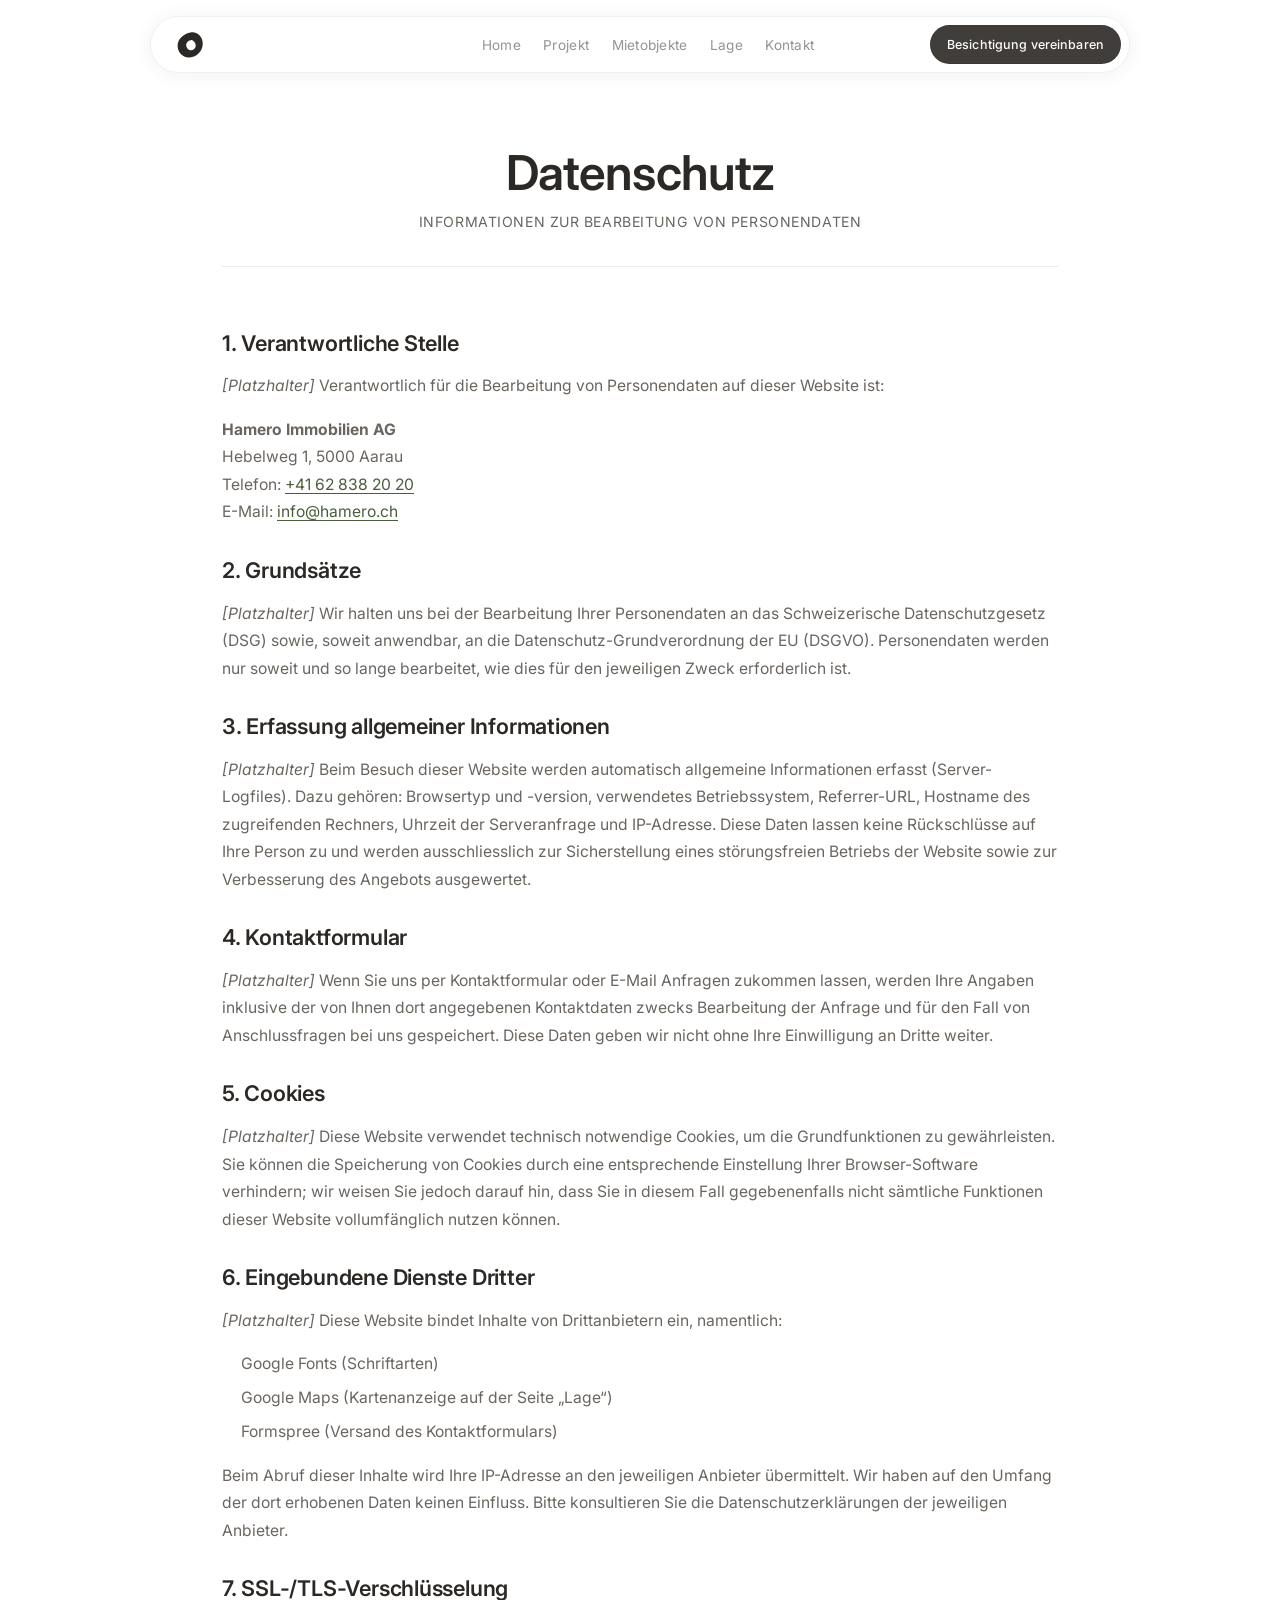
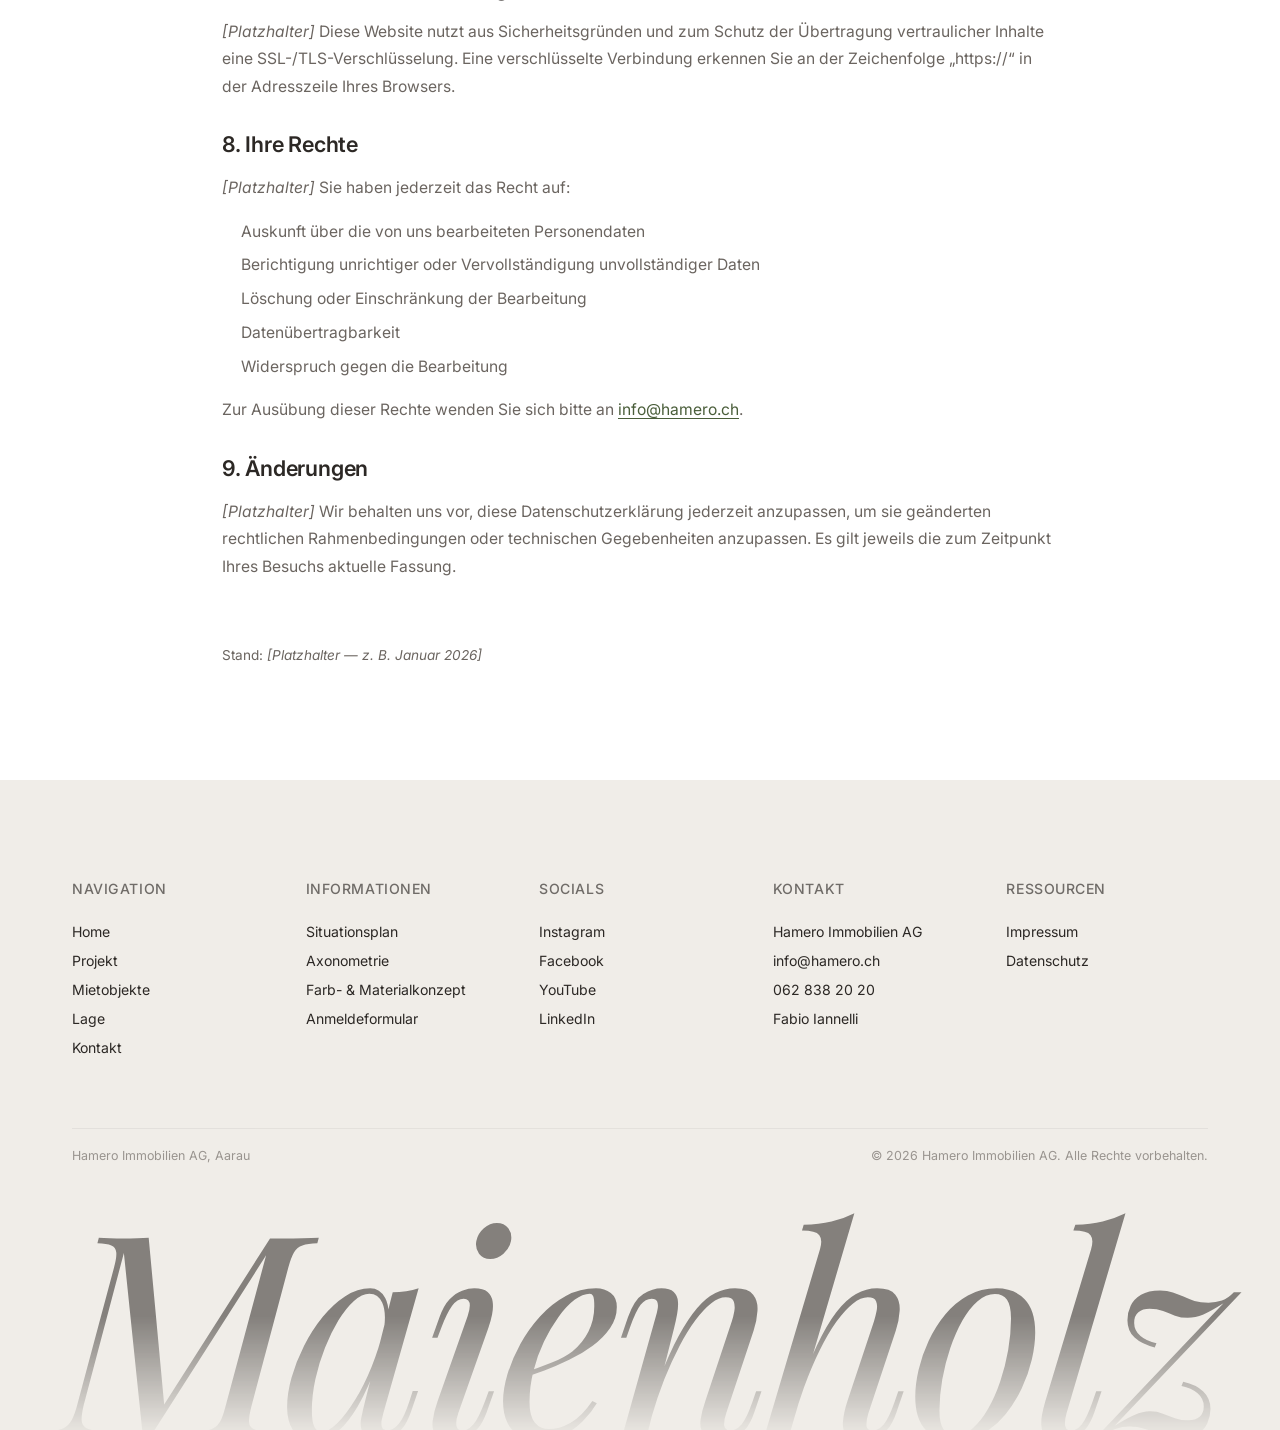
==== commit 0383a1f7: "header" ====
--- a/datenschutz.html
+++ b/datenschutz.html
@@ -41,9 +41,9 @@
           <li><a href="wohnungen.html" class="nav__link">Mietobjekte</a></li>
           <li><a href="lage.html" class="nav__link">Lage</a></li>
           <li><a href="kontakt.html" class="nav__link">Kontakt</a></li>
-            <li class="nav__cta-wrap"><a href="kontakt.html" class="nav__cta">Besichtigung vereinbaren</a></li>
         </ul>
       </nav>
+      <a href="kontakt.html" class="header__cta">Besichtigung vereinbaren</a>
     </div>
   </header>
 
--- a/css/layout.css
+++ b/css/layout.css
@@ -54,10 +54,10 @@
 }
 
 .header__inner {
-  display: flex;
-  align-items: center;
-  justify-content: space-between;
-  max-width: 880px;
+  display: grid;
+  grid-template-columns: 1fr auto 1fr;
+  align-items: center;
+  max-width: 980px;
   width: 100%;
   padding: 0.5rem 0.5rem 0.5rem 1.5rem;
   border-radius: 60px;
@@ -69,6 +69,10 @@
   transition: background-color var(--transition-base), box-shadow var(--transition-base), border-color var(--transition-base);
 }
 
+.header__inner > .header__logo { justify-self: start; }
+.header__inner > nav { justify-self: center; }
+.header__inner > .header__cta { justify-self: end; }
+
 /* Light mode — over white/light sections */
 .header--light .header__inner {
   background-color: rgba(255, 255, 255, 0.72);
@@ -171,7 +175,8 @@
   margin-left: 0.3rem;
 }
 
-.nav__cta {
+.nav__cta,
+.header__cta {
   display: inline-block;
   padding: 0.5rem 1rem;
   font-size: 0.78rem;
@@ -188,20 +193,23 @@
   white-space: nowrap;
 }
 
-.nav__cta:hover {
+.nav__cta:hover,
+.header__cta:hover {
   background-color: rgba(20, 18, 16, 0.88);
   color: var(--color-white);
   transform: translateY(-1px);
 }
 
 /* In light mode, CTA stays dark for contrast */
-.header--light .nav__cta {
+.header--light .nav__cta,
+.header--light .header__cta {
   background-color: rgba(44, 40, 37, 0.9);
   color: var(--color-white);
   border-color: rgba(0, 0, 0, 0.08);
 }
 
-.header--light .nav__cta:hover {
+.header--light .nav__cta:hover,
+.header--light .header__cta:hover {
   background-color: var(--color-wood-dark);
   color: var(--color-white);
 }
--- a/css/components.css
+++ b/css/components.css
@@ -218,116 +218,129 @@
   border-radius: var(--radius-lg);
 }
 
-/* Gallery */
-.gallery {
-  display: grid;
-  grid-template-columns: repeat(3, 1fr);
-  gap: var(--space-sm);
-}
-
-.gallery__item {
-  overflow: hidden;
-  cursor: pointer;
+/* Slideshow */
+.slideshow {
+  max-width: 1100px;
+  margin: 0 auto;
+}
+
+.slideshow__stage {
   position: relative;
   border-radius: var(--radius-md);
-}
-
-.gallery__item::after {
-  content: '';
+  overflow: hidden;
+  background-color: #000;
+}
+
+.slideshow__track {
+  position: relative;
+  width: 100%;
+  aspect-ratio: 16 / 10;
+}
+
+.slideshow__slide {
   position: absolute;
   inset: 0;
-  background-color: rgba(0, 0, 0, 0);
-  transition: background-color var(--transition-base);
-  border-radius: var(--radius-md);
-}
-
-.gallery__item:hover::after {
-  background-color: rgba(0, 0, 0, 0.12);
-}
-
-.gallery__item img {
-  width: 100%;
-  height: 280px;
+  opacity: 0;
+  transition: opacity 0.5s ease;
+  pointer-events: none;
+}
+
+.slideshow__slide.is-active {
+  opacity: 1;
+  pointer-events: auto;
+}
+
+.slideshow__slide img {
+  width: 100%;
+  height: 100%;
   object-fit: cover;
-  transition: transform var(--transition-slow);
-}
-
-.gallery__item:hover img {
-  transform: scale(1.03);
-}
-
-/* Lightbox */
-.lightbox {
-  display: none;
-  position: fixed;
-  inset: 0;
-  z-index: 2000;
-  background-color: rgba(0, 0, 0, 0.92);
-  align-items: center;
-  justify-content: center;
-}
-
-.lightbox.is-open {
-  display: flex;
-}
-
-.lightbox__img {
-  max-width: 90vw;
-  max-height: 85vh;
-  object-fit: contain;
-  border-radius: var(--radius-md);
-}
-
-.lightbox__close {
-  position: absolute;
-  top: var(--space-sm);
-  right: var(--space-sm);
-  color: var(--color-white);
-  font-size: 2rem;
-  width: 48px;
-  height: 48px;
-  display: flex;
-  align-items: center;
-  justify-content: center;
-  opacity: 0.7;
-  transition: opacity var(--transition-fast);
-}
-
-.lightbox__close:hover {
-  opacity: 1;
-}
-
-.lightbox__nav {
+  display: block;
+}
+
+.slideshow__nav {
   position: absolute;
   top: 50%;
   transform: translateY(-50%);
-  color: var(--color-white);
-  font-size: 2.5rem;
-  width: 56px;
-  height: 56px;
+  z-index: 2;
+  width: 48px;
+  height: 48px;
+  border-radius: 50%;
+  background-color: rgba(255, 255, 255, 0.85);
+  color: var(--color-text);
   display: flex;
   align-items: center;
   justify-content: center;
-  opacity: 0.6;
-  transition: opacity var(--transition-fast);
-}
-
-.lightbox__nav:hover {
-  opacity: 1;
-}
-
-.lightbox__nav--prev { left: var(--space-sm); }
-.lightbox__nav--next { right: var(--space-sm); }
-
-.lightbox__caption {
-  position: absolute;
-  bottom: var(--space-md);
-  left: 50%;
-  transform: translateX(-50%);
-  color: var(--color-white);
+  cursor: pointer;
+  border: none;
+  transition: background-color var(--transition-fast), transform var(--transition-fast);
+  backdrop-filter: blur(4px);
+}
+
+.slideshow__nav:hover {
+  background-color: var(--color-white);
+  transform: translateY(-50%) scale(1.05);
+}
+
+.slideshow__nav svg {
+  width: 22px;
+  height: 22px;
+}
+
+.slideshow__nav--prev { left: var(--space-sm); }
+.slideshow__nav--next { right: var(--space-sm); }
+
+.slideshow__footer {
+  display: flex;
+  align-items: center;
+  justify-content: space-between;
+  gap: var(--space-md);
+  margin-top: var(--space-sm);
+  padding: 0 var(--space-xs);
+}
+
+.slideshow__caption {
+  margin: 0;
   font-size: 0.9rem;
-  opacity: 0.7;
-  text-align: center;
+  color: var(--color-text-muted, #6b6b6b);
+  flex: 1;
+}
+
+.slideshow__meta {
+  display: flex;
+  align-items: center;
+  gap: var(--space-sm);
+}
+
+.slideshow__dots {
+  display: flex;
+  gap: 8px;
+}
+
+.slideshow__dot {
+  width: 8px;
+  height: 8px;
+  border-radius: 50%;
+  background-color: rgba(0, 0, 0, 0.2);
+  border: none;
+  cursor: pointer;
+  padding: 0;
+  transition: background-color var(--transition-fast), transform var(--transition-fast);
+}
+
+.slideshow__dot:hover {
+  background-color: rgba(0, 0, 0, 0.4);
+}
+
+.slideshow__dot.is-active {
+  background-color: var(--color-accent, #4A5E3A);
+  transform: scale(1.3);
+}
+
+.slideshow__counter {
+  font-size: 0.85rem;
+  color: var(--color-text-muted, #6b6b6b);
+  font-variant-numeric: tabular-nums;
+  white-space: nowrap;
 }
 
 /* Tabs */
--- a/css/responsive.css
+++ b/css/responsive.css
@@ -5,7 +5,16 @@
   }
 
   .header__inner {
+    grid-template-columns: 1fr auto;
     padding: 0.6rem 1rem;
+  }
+
+  .header__inner > .header__cta {
+    display: none;
+  }
+
+  .header__inner > nav {
+    justify-self: end;
   }
 
   .nav__toggle {
@@ -415,14 +424,6 @@
     width: 90px;
   }
 
-  .gallery {
-    grid-template-columns: 1fr 1fr;
-  }
-
-  .gallery__item img {
-    height: 200px;
-  }
-
   .tabs__nav {
     overflow-x: auto;
     -webkit-overflow-scrolling: touch;
@@ -434,10 +435,20 @@
     font-size: 0.85rem;
   }
 
-  .lightbox__nav {
-    font-size: 1.8rem;
+  .slideshow__nav {
     width: 40px;
     height: 40px;
+  }
+
+  .slideshow__nav svg {
+    width: 18px;
+    height: 18px;
+  }
+
+  .slideshow__footer {
+    flex-direction: column;
+    align-items: flex-start;
+    gap: var(--space-xs);
   }
 
   .unit-card__header {
@@ -500,12 +511,8 @@
 
 /* Small mobile */
 @media (max-width: 480px) {
-  .gallery {
-    grid-template-columns: 1fr;
-  }
-
-  .gallery__item img {
-    height: 220px;
+  .slideshow__track {
+    aspect-ratio: 4 / 3;
   }
 
   .hero__title {
@@ -577,7 +584,7 @@
 
 /* Print */
 @media print {
-  .header, .footer, .hero__scroll, .nav__toggle, .lightbox {
+  .header, .footer, .hero__scroll, .nav__toggle, .slideshow__nav, .slideshow__dots {
     display: none !important;
   }
 
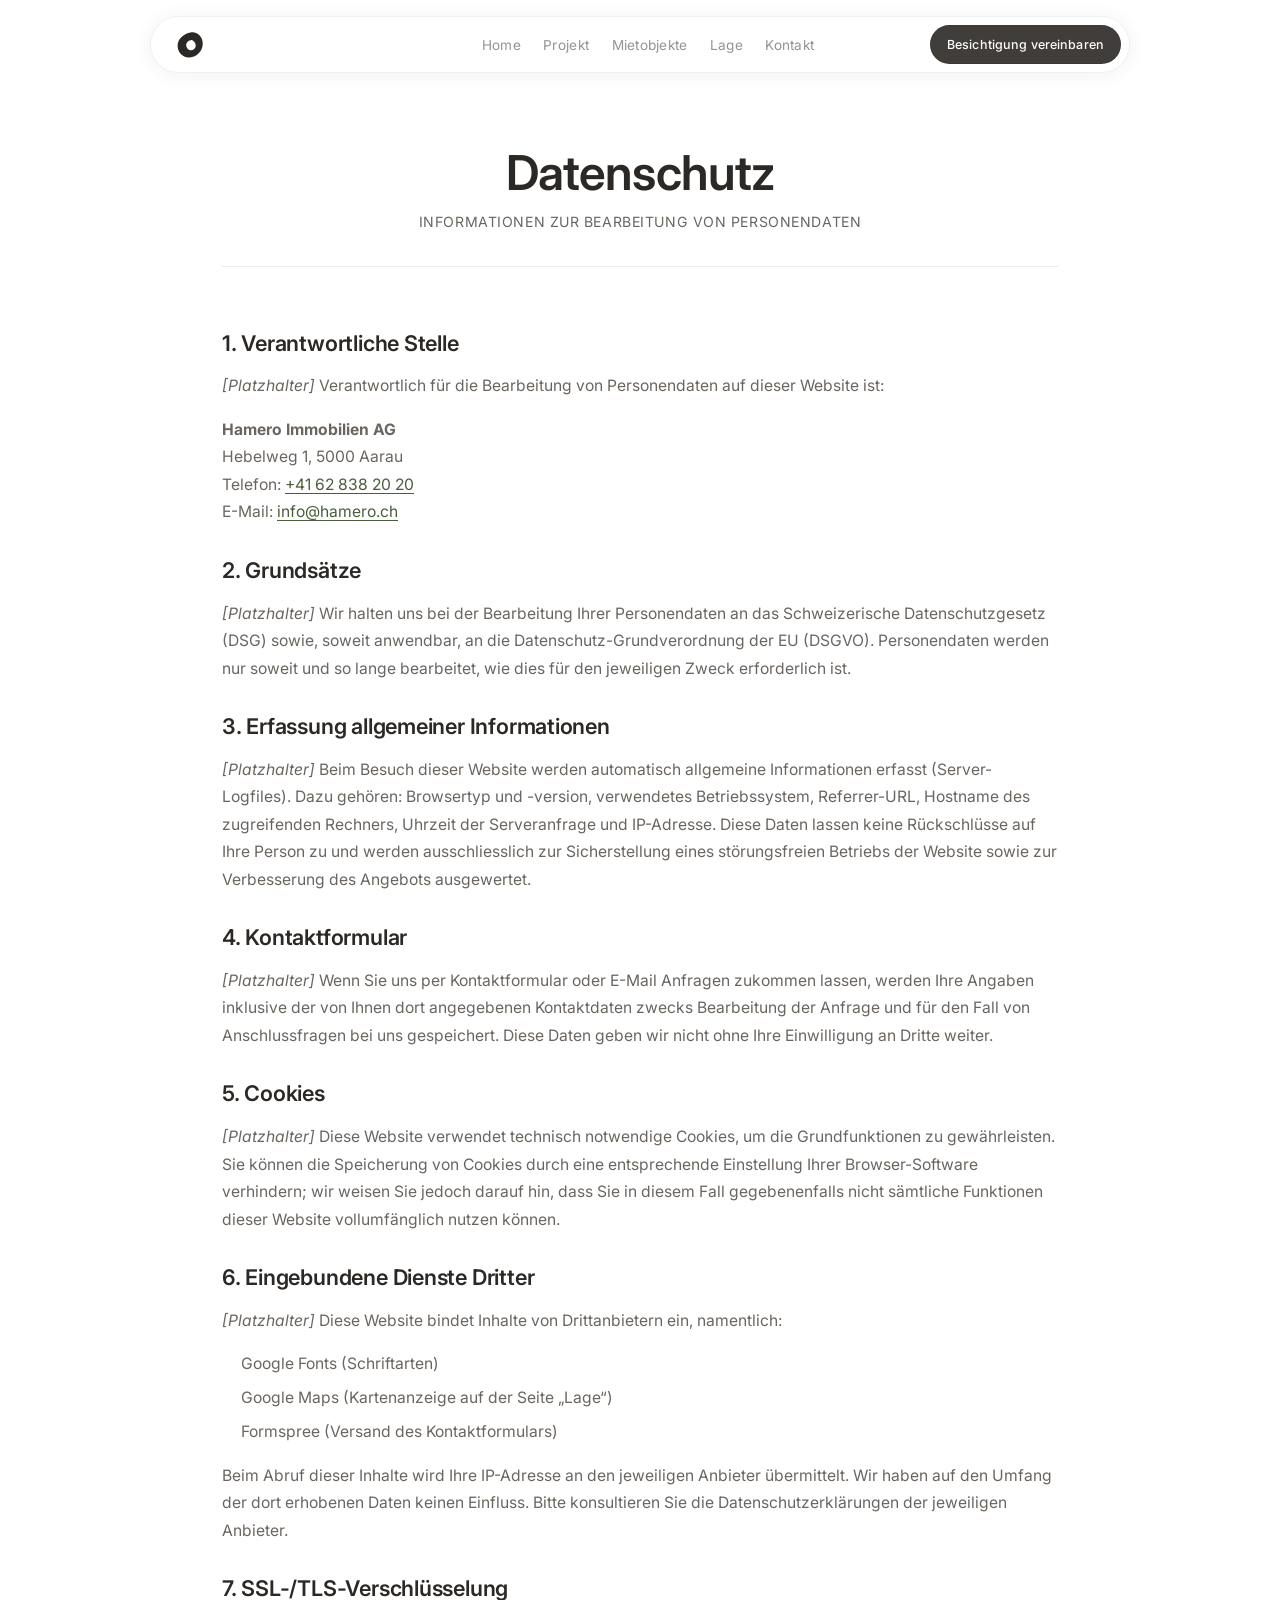
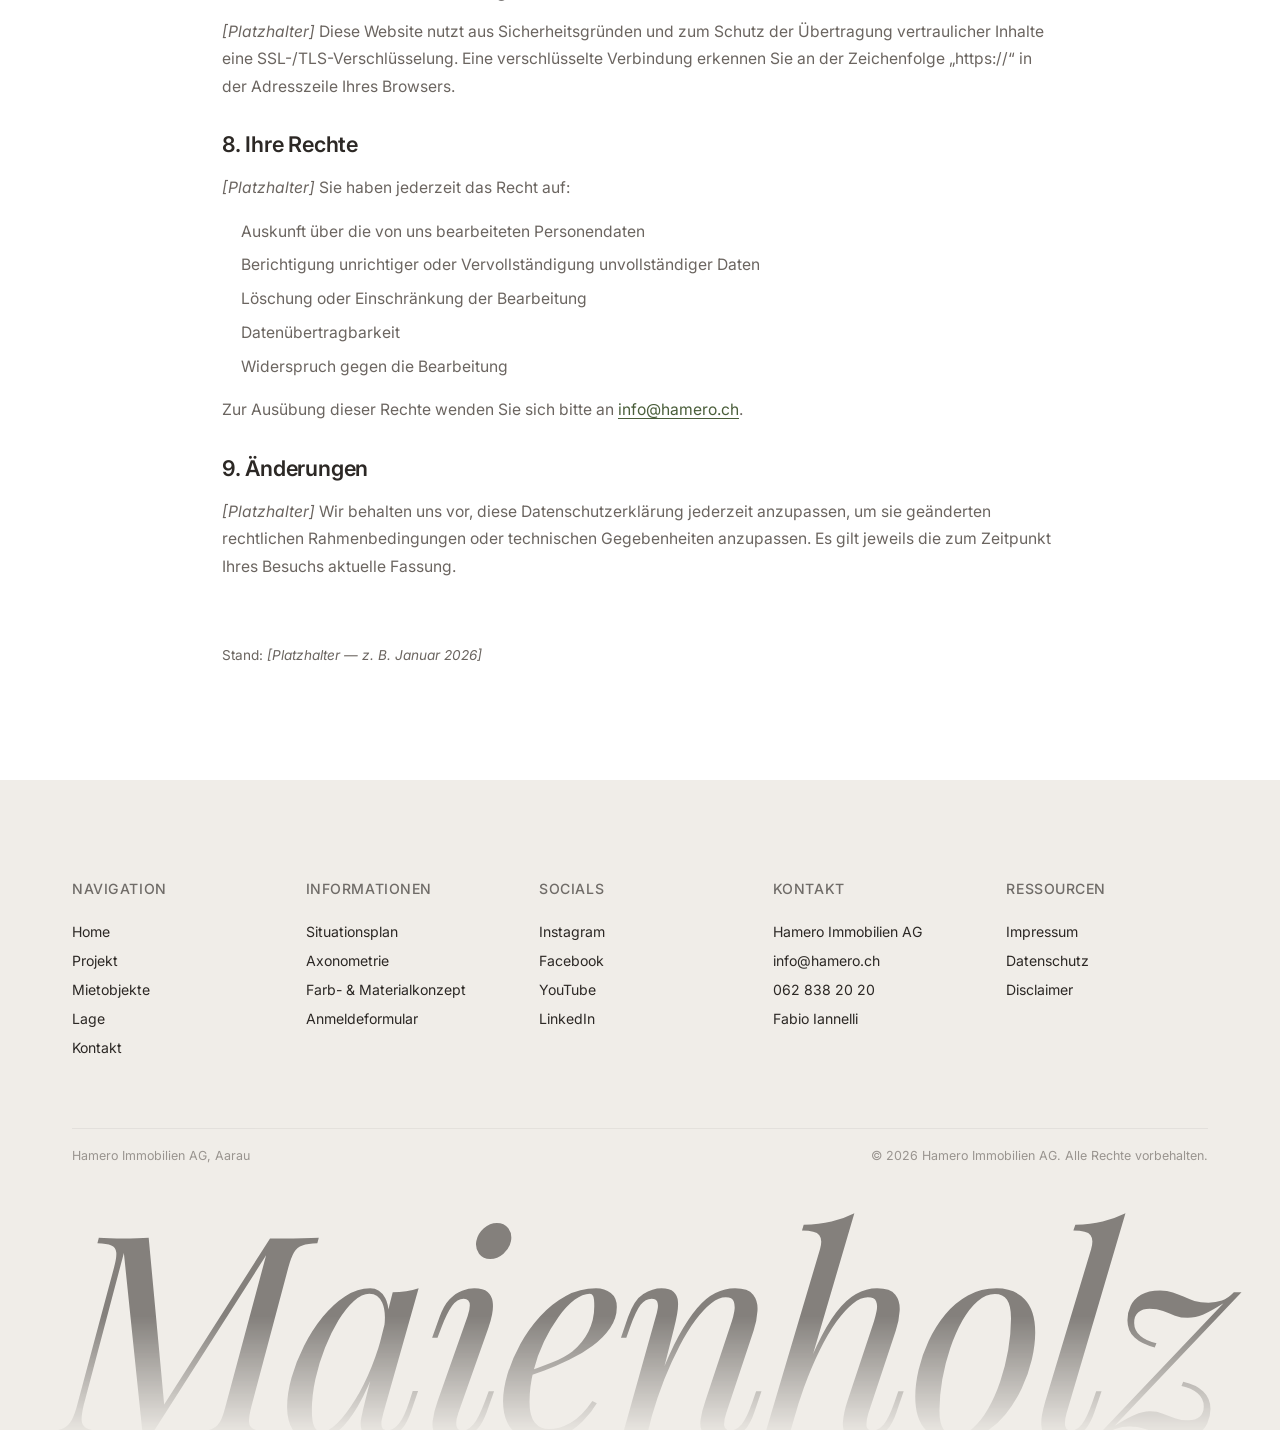
==== commit 6db89413: "alles" ====
--- a/datenschutz.html
+++ b/datenschutz.html
@@ -178,10 +178,10 @@
         <div>
           <p class="footer__title">Socials</p>
           <ul class="footer__links footer__social">
-            <li><a href="https://instagram.com" target="_blank" rel="noopener"><svg viewBox="0 0 24 24" fill="none" stroke="currentColor" stroke-width="2" stroke-linecap="round" stroke-linejoin="round"><rect x="2" y="2" width="20" height="20" rx="5"/><path d="M16 11.37A4 4 0 1 1 12.63 8 4 4 0 0 1 16 11.37z"/><line x1="17.5" y1="6.5" x2="17.51" y2="6.5"/></svg>Instagram</a></li>
-            <li><a href="https://facebook.com" target="_blank" rel="noopener"><svg viewBox="0 0 24 24" fill="none" stroke="currentColor" stroke-width="2" stroke-linecap="round" stroke-linejoin="round"><path d="M18 2h-3a5 5 0 0 0-5 5v3H7v4h3v8h4v-8h3l1-4h-4V7a1 1 0 0 1 1-1h3z"/></svg>Facebook</a></li>
-            <li><a href="https://youtube.com" target="_blank" rel="noopener"><svg viewBox="0 0 24 24" fill="none" stroke="currentColor" stroke-width="2" stroke-linecap="round" stroke-linejoin="round"><path d="M22.54 6.42a2.78 2.78 0 0 0-1.94-2C18.88 4 12 4 12 4s-6.88 0-8.6.46a2.78 2.78 0 0 0-1.94 2A29 29 0 0 0 1 11.75a29 29 0 0 0 .46 5.33A2.78 2.78 0 0 0 3.4 19c1.72.46 8.6.46 8.6.46s6.88 0 8.6-.46a2.78 2.78 0 0 0 1.94-2 29 29 0 0 0 .46-5.25 29 29 0 0 0-.46-5.33z"/><polygon points="9.75 15.02 15.5 11.75 9.75 8.48 9.75 15.02"/></svg>YouTube</a></li>
-            <li><a href="https://linkedin.com" target="_blank" rel="noopener"><svg viewBox="0 0 24 24" fill="none" stroke="currentColor" stroke-width="2" stroke-linecap="round" stroke-linejoin="round"><path d="M16 8a6 6 0 0 1 6 6v7h-4v-7a2 2 0 0 0-4 0v7h-4v-7a6 6 0 0 1 6-6z"/><rect x="2" y="9" width="4" height="12"/><circle cx="4" cy="4" r="2"/></svg>LinkedIn</a></li>
+            <li><a href="https://www.instagram.com/hameroimmobilienag/" target="_blank" rel="noopener"><svg viewBox="0 0 24 24" fill="none" stroke="currentColor" stroke-width="2" stroke-linecap="round" stroke-linejoin="round"><rect x="2" y="2" width="20" height="20" rx="5"/><path d="M16 11.37A4 4 0 1 1 12.63 8 4 4 0 0 1 16 11.37z"/><line x1="17.5" y1="6.5" x2="17.51" y2="6.5"/></svg>Instagram</a></li>
+            <li><a href="https://www.facebook.com/hameroimmobilien/?locale=de_DE" target="_blank" rel="noopener"><svg viewBox="0 0 24 24" fill="none" stroke="currentColor" stroke-width="2" stroke-linecap="round" stroke-linejoin="round"><path d="M18 2h-3a5 5 0 0 0-5 5v3H7v4h3v8h4v-8h3l1-4h-4V7a1 1 0 0 1 1-1h3z"/></svg>Facebook</a></li>
+            <li><a href="https://www.youtube.com/@hameroimmobilienag" target="_blank" rel="noopener"><svg viewBox="0 0 24 24" fill="none" stroke="currentColor" stroke-width="2" stroke-linecap="round" stroke-linejoin="round"><path d="M22.54 6.42a2.78 2.78 0 0 0-1.94-2C18.88 4 12 4 12 4s-6.88 0-8.6.46a2.78 2.78 0 0 0-1.94 2A29 29 0 0 0 1 11.75a29 29 0 0 0 .46 5.33A2.78 2.78 0 0 0 3.4 19c1.72.46 8.6.46 8.6.46s6.88 0 8.6-.46a2.78 2.78 0 0 0 1.94-2 29 29 0 0 0 .46-5.25 29 29 0 0 0-.46-5.33z"/><polygon points="9.75 15.02 15.5 11.75 9.75 8.48 9.75 15.02"/></svg>YouTube</a></li>
+            <li><a href="https://www.linkedin.com/company/hameroimmobilienag/" target="_blank" rel="noopener"><svg viewBox="0 0 24 24" fill="none" stroke="currentColor" stroke-width="2" stroke-linecap="round" stroke-linejoin="round"><path d="M16 8a6 6 0 0 1 6 6v7h-4v-7a2 2 0 0 0-4 0v7h-4v-7a6 6 0 0 1 6-6z"/><rect x="2" y="9" width="4" height="12"/><circle cx="4" cy="4" r="2"/></svg>LinkedIn</a></li>
           </ul>
         </div>
         <div>
@@ -198,6 +198,7 @@
           <ul class="footer__links">
             <li><a href="impressum.html">Impressum</a></li>
             <li><a href="datenschutz.html">Datenschutz</a></li>
+            <li><a href="disclaimer.html">Disclaimer</a></li>
           </ul>
         </div>
       </div>
--- a/css/layout.css
+++ b/css/layout.css
@@ -463,10 +463,9 @@
   mask-image: linear-gradient(to top, rgba(0, 0, 0, 0) 0%, rgba(0, 0, 0, 1) 50%);
 }
 
-/* Hero → white fade transition (replaces the old stripe band) */
+/* Hero → white fade transition: now handled inside .hero__overlay; this strip kept seamless */
 .hero-fade {
-  height: 20px;
-  background: linear-gradient(to bottom, var(--color-wood-dark), var(--color-white));
+  height: 0;
 }
 
 /* Intro split layout — image | divider | text */
--- a/css/components.css
+++ b/css/components.css
@@ -1421,6 +1421,27 @@
   color: var(--color-text-light);
 }
 
+/* Concept frame — glassy cream container wrapping lead + text */
+.concept-frame {
+  position: relative;
+  left: 50%;
+  transform: translateX(-50%);
+  width: min(93rem, calc(100vw - 2rem));
+  max-width: none;
+  margin: 0;
+  padding: var(--space-lg) clamp(1.5rem, 3vw, 2.75rem);
+  background: rgba(255, 255, 255, 0.55);
+  border: 1px solid rgba(255, 255, 255, 0.8);
+  border-radius: 1.25rem;
+  box-shadow:
+    0 1px 0 rgba(255, 255, 255, 0.95) inset,
+    0 0 0 1px rgba(44, 40, 37, 0.06),
+    0 10px 30px rgba(44, 40, 37, 0.07),
+    0 30px 60px rgba(44, 40, 37, 0.06);
+  backdrop-filter: blur(18px) saturate(1.1);
+  -webkit-backdrop-filter: blur(18px) saturate(1.1);
+}
+
 /* Concept lead — large two-tone display sentence (centered) */
 .concept-lead-wrap {
   margin-bottom: var(--space-md);
@@ -1435,7 +1456,7 @@
   line-height: 1.18;
   color: rgba(44, 40, 37, 0.36);
   margin: var(--space-sm) auto 0;
-  max-width: 52ch;
+  max-width: 62ch;
 }
 
 .concept-lead__highlight {
@@ -1443,13 +1464,94 @@
 }
 
 .concept-text {
-  max-width: 64rem;
+  max-width: 75rem;
   color: var(--color-text-light);
   font-size: 1.02rem;
   line-height: 1.8;
-  margin: 0 auto var(--space-lg);
+  margin: 0 auto;
   padding: 0 1.25rem;
   text-align: center;
+}
+
+.concept-frame .concept-text {
+  margin-bottom: 0;
+}
+
+/* Showcase band — full-width wavy-line backdrop hosting the dark block */
+.showcase-band {
+  position: relative;
+  margin-top: 100px;
+  padding: 0;
+  background-color: #ffffff;
+}
+
+.showcase-band::before {
+  content: '';
+  position: absolute;
+  inset: 0;
+  background-image: url("data:image/svg+xml,%3Csvg xmlns='http://www.w3.org/2000/svg' viewBox='0 0 1400 500' preserveAspectRatio='none'%3E%3Cg fill='none' stroke='rgba(44,40,37,0.18)' stroke-width='1.1'%3E%3Cpath d='M-50,60 Q350,30 800,90 T1500,140'/%3E%3Cpath d='M-50,140 Q350,110 800,170 T1500,220'/%3E%3Cpath d='M-50,230 Q350,200 800,260 T1500,310'/%3E%3Cpath d='M-50,320 Q350,290 800,350 T1500,400'/%3E%3Cpath d='M-50,410 Q350,380 800,440 T1500,480'/%3E%3C/g%3E%3C/svg%3E");
+  background-size: 100% 100%;
+  background-position: center;
+  background-repeat: no-repeat;
+  -webkit-mask-image: linear-gradient(to right,
+    rgba(0, 0, 0, 1) 0%,
+    rgba(0, 0, 0, 1) calc(50% - 42.25rem - 50px),
+    rgba(0, 0, 0, 0.3) calc(50% - 42.25rem),
+    rgba(0, 0, 0, 0.3) calc(50% + 42.25rem),
+    rgba(0, 0, 0, 1) calc(50% + 42.25rem + 50px),
+    rgba(0, 0, 0, 1) 100%);
+  mask-image: linear-gradient(to right,
+    rgba(0, 0, 0, 1) 0%,
+    rgba(0, 0, 0, 1) calc(50% - 42.25rem - 50px),
+    rgba(0, 0, 0, 0.3) calc(50% - 42.25rem),
+    rgba(0, 0, 0, 0.3) calc(50% + 42.25rem),
+    rgba(0, 0, 0, 1) calc(50% + 42.25rem + 50px),
+    rgba(0, 0, 0, 1) 100%);
+  pointer-events: none;
+  z-index: 0;
+}
+
+.showcase-band .showcase--dark {
+  position: relative;
+  z-index: 1;
+  margin: 0 auto;
+  max-width: 84.5rem;
+  padding: 0 var(--space-sm);
+}
+
+.showcase-band .showcase--dark .showcase__inner {
+  aspect-ratio: auto;
+  min-height: 0;
+  height: auto;
+  border-radius: var(--radius-xl);
+  overflow: hidden;
+}
+
+.showcase-band .showcase--dark .showcase__gradient {
+  position: absolute;
+  inset: 0;
+  background: linear-gradient(135deg,
+    rgba(0, 0, 0, 0.82) 0%,
+    rgba(0, 0, 0, 0.72) 55%,
+    rgba(0, 0, 0, 0.78) 100%);
+  backdrop-filter: none;
+  -webkit-backdrop-filter: none;
+}
+
+.showcase-band .showcase--dark .showcase__content {
+  position: relative;
+  inset: auto;
+  padding: clamp(2.5rem, 5vw, 4rem) clamp(1.75rem, 4vw, 3.5rem);
+  padding-bottom: calc(clamp(2.5rem, 5vw, 4rem) + 50px);
+}
+
+.showcase-band .showcase--dark .showcase__paragraph {
+  max-width: 64rem;
+}
+
+.showcase-band .showcase--dark .showcase__title {
+  font-family: var(--font-serif);
+  max-width: 42ch;
 }
 
 .concept-text p {
--- a/css/responsive.css
+++ b/css/responsive.css
@@ -270,6 +270,11 @@
   .concept-text {
     padding: 0 1rem;
   }
+
+  .concept-frame {
+    padding: var(--space-md) 1.5rem;
+    border-radius: 1rem;
+  }
 }
 
 /* Mobile: <768px */
@@ -361,6 +366,11 @@
     padding: 0 0.5rem;
   }
 
+  .concept-frame {
+    padding: var(--space-md) 1rem;
+    border-radius: 0.85rem;
+  }
+
   /* Home intro on mobile — tighter image + title */
   .intro-split {
     gap: var(--space-sm);
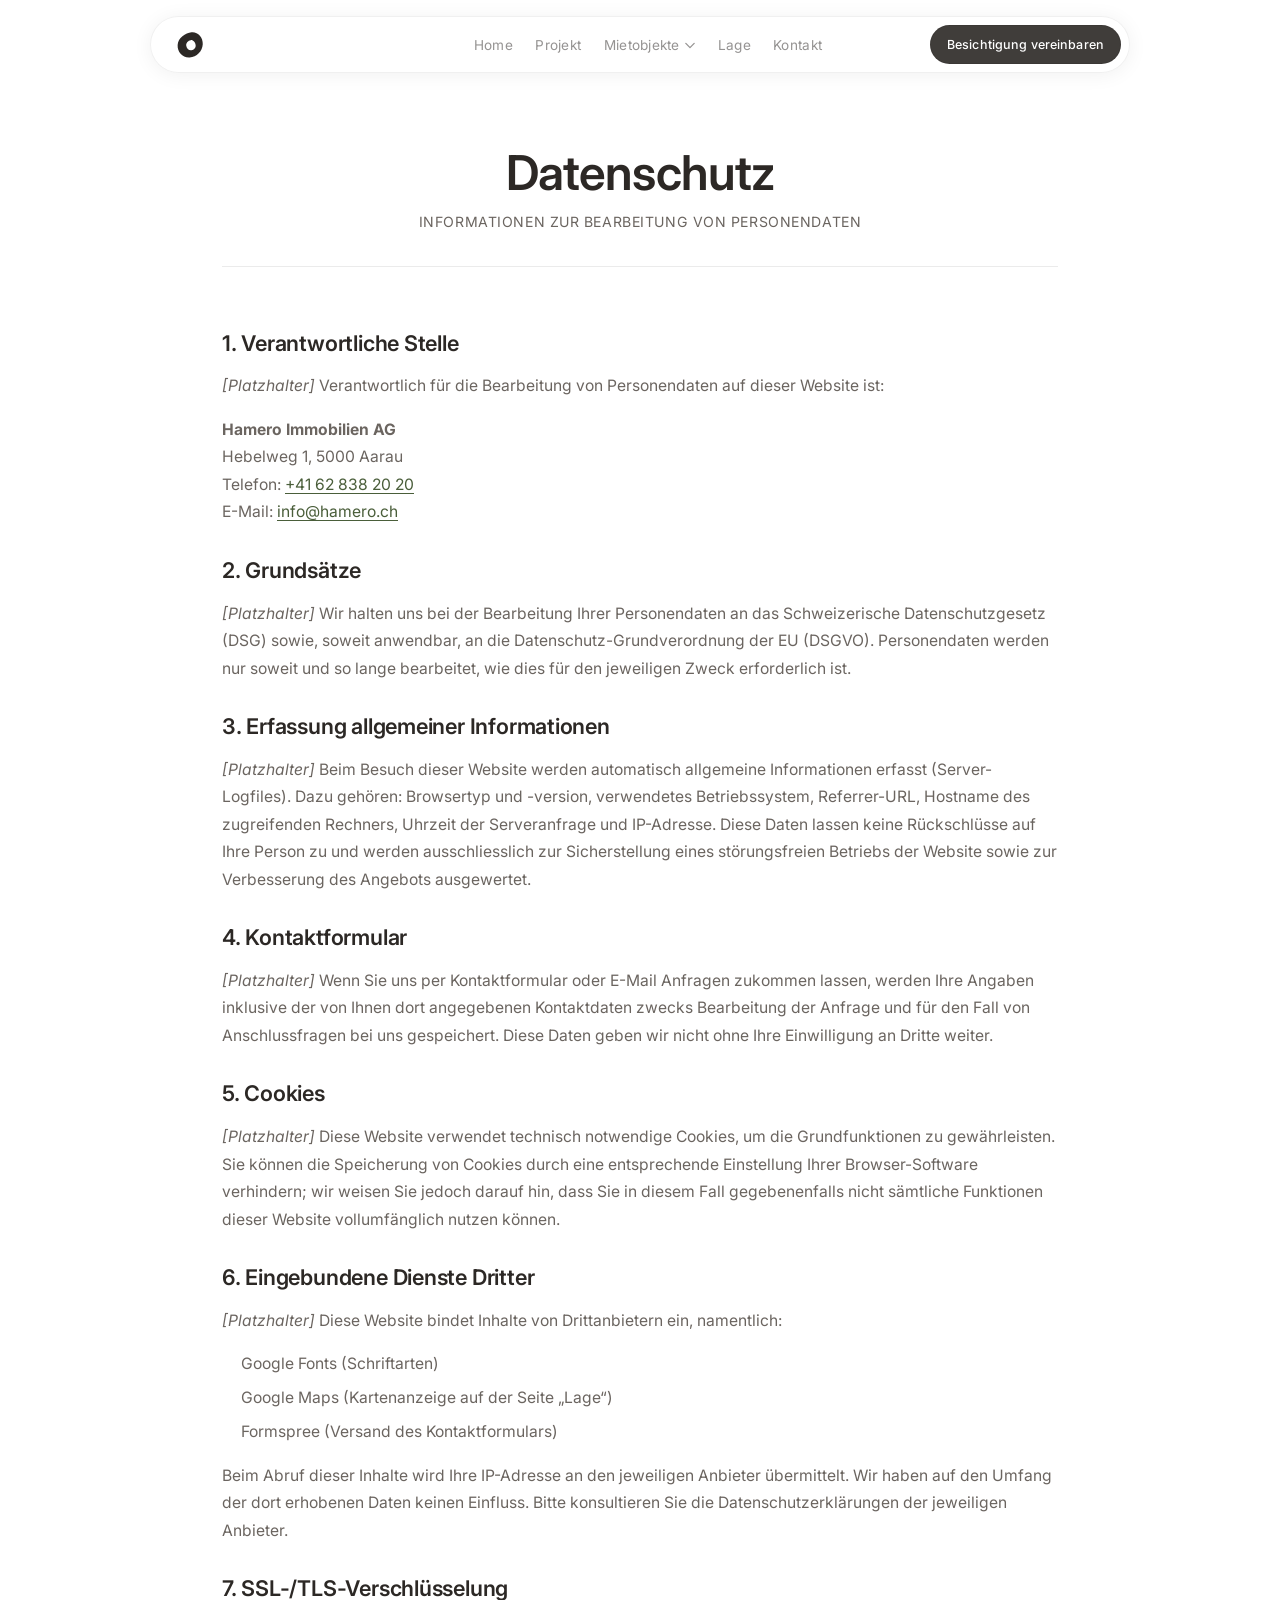
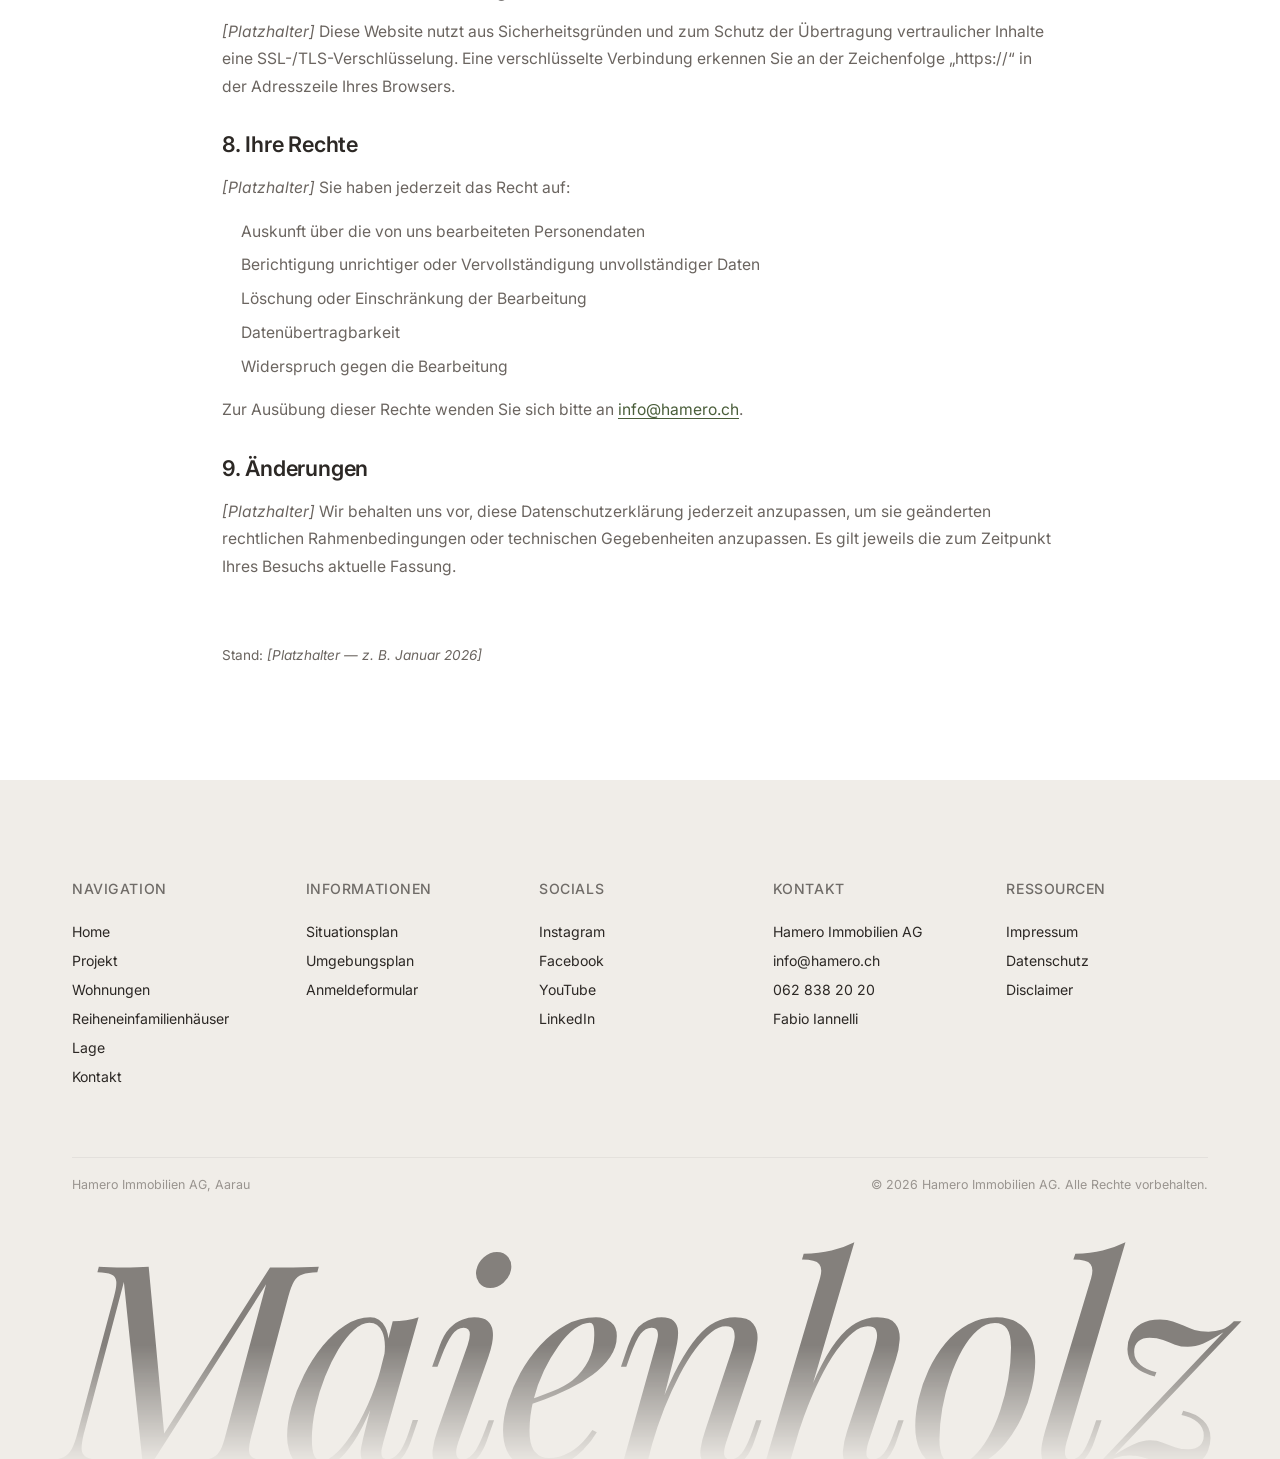
==== commit d6a68b10: "input admir" ====
--- a/datenschutz.html
+++ b/datenschutz.html
@@ -29,7 +29,16 @@
           <ul class="nav__list">
             <li><a href="index.html" class="nav__link">Home</a></li>
             <li><a href="projekt.html" class="nav__link">Projekt</a></li>
-            <li><a href="wohnungen.html" class="nav__link">Mietobjekte</a></li>
+            <li class="nav__item nav__item--dropdown">
+              <button type="button" class="nav__link nav__link--dropdown" aria-haspopup="true" aria-expanded="false">
+                Mietobjekte
+                <svg class="nav__caret" viewBox="0 0 12 8" aria-hidden="true"><path d="M1 1.5L6 6.5L11 1.5" fill="none" stroke="currentColor" stroke-width="1.5" stroke-linecap="round" stroke-linejoin="round"/></svg>
+              </button>
+              <div class="nav__dropdown">
+                <a href="wohnungen.html" class="nav__dropdown-link">Wohnungen</a>
+                <a href="reihenhaeuser.html" class="nav__dropdown-link">Reiheneinfamilienhäuser</a>
+              </div>
+            </li>
             <li><a href="lage.html" class="nav__link">Lage</a></li>
             <li><a href="kontakt.html" class="nav__link">Kontakt</a></li>
             <li class="nav__cta-wrap"><a href="kontakt.html" class="nav__cta">Besichtigung vereinbaren</a></li>
@@ -38,7 +47,16 @@
         <ul class="nav__list" id="navDesktop">
           <li><a href="index.html" class="nav__link">Home</a></li>
           <li><a href="projekt.html" class="nav__link">Projekt</a></li>
-          <li><a href="wohnungen.html" class="nav__link">Mietobjekte</a></li>
+          <li class="nav__item nav__item--dropdown">
+            <button type="button" class="nav__link nav__link--dropdown" aria-haspopup="true" aria-expanded="false">
+              Mietobjekte
+              <svg class="nav__caret" viewBox="0 0 12 8" aria-hidden="true"><path d="M1 1.5L6 6.5L11 1.5" fill="none" stroke="currentColor" stroke-width="1.5" stroke-linecap="round" stroke-linejoin="round"/></svg>
+            </button>
+            <div class="nav__dropdown">
+              <a href="wohnungen.html" class="nav__dropdown-link">Wohnungen</a>
+              <a href="reihenhaeuser.html" class="nav__dropdown-link">Reiheneinfamilienhäuser</a>
+            </div>
+          </li>
           <li><a href="lage.html" class="nav__link">Lage</a></li>
           <li><a href="kontakt.html" class="nav__link">Kontakt</a></li>
         </ul>
@@ -161,7 +179,8 @@
           <ul class="footer__links">
             <li><a href="index.html">Home</a></li>
             <li><a href="projekt.html">Projekt</a></li>
-            <li><a href="wohnungen.html">Mietobjekte</a></li>
+            <li><a href="wohnungen.html">Wohnungen</a></li>
+            <li><a href="reihenhaeuser.html">Reiheneinfamilienhäuser</a></li>
             <li><a href="lage.html">Lage</a></li>
             <li><a href="kontakt.html">Kontakt</a></li>
           </ul>
@@ -169,9 +188,8 @@
         <div>
           <p class="footer__title">Informationen</p>
           <ul class="footer__links">
-            <li><a href="plans/GESAMT_SITUATION.pdf" target="_blank">Situationsplan</a></li>
-            <li><a href="plans/GESAMT_AXONOMETRIE.pdf" target="_blank">Axonometrie</a></li>
-            <li><a href="plans/130.500.1_FARB-_und_MATERIALKONZEPT.pdf" target="_blank">Farb- &amp; Materialkonzept</a></li>
+            <li><a href="images/Adressen%20Maienholz.png" target="_blank">Situationsplan</a></li>
+            <li><a href="plans/Umgebungsplan.pdf" target="_blank">Umgebungsplan</a></li>
             <li><a href="plans/Anmeldeformular.pdf" target="_blank">Anmeldeformular</a></li>
           </ul>
         </div>
--- a/css/layout.css
+++ b/css/layout.css
@@ -7,6 +7,10 @@
 
 .container--narrow {
   max-width: var(--container-narrow);
+}
+
+.container--wide {
+  max-width: 1500px;
 }
 
 /* Sections */
@@ -146,6 +150,123 @@
 
 .nav__link::after {
   display: none;
+}
+
+/* Dropdown nav item */
+.nav__item--dropdown {
+  position: relative;
+}
+
+.nav__link--dropdown {
+  display: inline-flex;
+  align-items: center;
+  gap: 0.35rem;
+  background: none;
+  border: none;
+  padding: 0;
+  margin: 0;
+  cursor: pointer;
+  font-family: inherit;
+  font-size: 0.85rem;
+  font-weight: var(--fw-regular);
+  letter-spacing: 0.02em;
+  color: rgba(255, 255, 255, 0.7);
+  transition: color var(--transition-base);
+}
+
+.nav__link--dropdown:hover,
+.nav__item--dropdown.is-open .nav__link--dropdown,
+.nav__link--dropdown.nav__link--dropdown-active {
+  color: var(--color-white);
+}
+
+.header--light .nav__link--dropdown {
+  color: rgba(44, 40, 37, 0.5);
+}
+
+.header--light .nav__link--dropdown:hover,
+.header--light .nav__item--dropdown.is-open .nav__link--dropdown,
+.header--light .nav__link--dropdown.nav__link--dropdown-active {
+  color: var(--color-text);
+}
+
+.nav__caret {
+  width: 10px;
+  height: 7px;
+  flex-shrink: 0;
+  transition: transform var(--transition-base);
+}
+
+.nav__item--dropdown.is-open .nav__caret {
+  transform: rotate(180deg);
+}
+
+.nav__dropdown {
+  position: absolute;
+  top: calc(100% + 1.75rem);
+  left: 50%;
+  transform: translateX(-50%) translateY(-6px);
+  min-width: 260px;
+  padding: 0.4rem;
+  background: rgba(255, 255, 255, 0.78);
+  backdrop-filter: blur(20px) saturate(160%);
+  -webkit-backdrop-filter: blur(20px) saturate(160%);
+  border: 1px solid rgba(255, 255, 255, 0.6);
+  border-radius: 14px;
+  box-shadow:
+    0 14px 40px rgba(44, 40, 37, 0.18),
+    0 4px 12px rgba(44, 40, 37, 0.06),
+    inset 0 1px 0 rgba(255, 255, 255, 0.65);
+  opacity: 0;
+  visibility: hidden;
+  pointer-events: none;
+  display: flex;
+  flex-direction: column;
+  gap: 2px;
+  z-index: 100;
+  transition: opacity 0.22s ease, transform 0.22s cubic-bezier(0.22, 1, 0.36, 1), visibility 0s 0.22s;
+}
+
+/* Invisible hover bridge between trigger and dropdown panel */
+.nav__dropdown::before {
+  content: '';
+  position: absolute;
+  top: -1.85rem;
+  left: 0;
+  right: 0;
+  height: 1.85rem;
+}
+
+.nav__item--dropdown.is-open .nav__dropdown {
+  opacity: 1;
+  visibility: visible;
+  pointer-events: auto;
+  transform: translateX(-50%) translateY(0);
+  transition: opacity 0.22s ease, transform 0.22s cubic-bezier(0.22, 1, 0.36, 1), visibility 0s 0s;
+}
+
+.nav__dropdown-link {
+  display: block;
+  padding: 0.65rem 1rem;
+  font-size: 0.88rem;
+  font-weight: var(--fw-regular);
+  letter-spacing: -0.005em;
+  color: var(--color-text);
+  text-decoration: none;
+  border-radius: 9px;
+  white-space: nowrap;
+  transition: background-color var(--transition-fast), color var(--transition-fast);
+}
+
+.nav__dropdown-link:hover {
+  background-color: rgba(44, 40, 37, 0.07);
+  color: var(--color-text);
+}
+
+.nav__dropdown-link--active {
+  background-color: rgba(44, 40, 37, 0.09);
+  color: var(--color-text);
+  font-weight: var(--fw-medium);
 }
 
 /* Hamburger */
--- a/css/components.css
+++ b/css/components.css
@@ -63,6 +63,34 @@
   color: var(--color-wood-dark);
   border-color: rgba(255, 255, 255, 1);
   box-shadow: 0 4px 24px rgba(0, 0, 0, 0.15);
+}
+
+/* Anmeldeformular link under contact details — arrow + text, left-aligned */
+.kontakt-grid__form-link {
+  display: inline-flex;
+  align-items: center;
+  gap: 0.55rem;
+  margin-top: 0.4rem;
+  font-size: 1rem;
+  font-weight: var(--fw-medium);
+  color: var(--color-text);
+  text-decoration: none;
+  transition: opacity var(--transition-fast), transform var(--transition-fast);
+}
+
+.kontakt-grid__form-link svg {
+  width: 18px;
+  height: 18px;
+  flex-shrink: 0;
+  transition: transform var(--transition-fast);
+}
+
+.kontakt-grid__form-link:hover {
+  opacity: 0.7;
+}
+
+.kontakt-grid__form-link:hover svg {
+  transform: translateX(3px);
 }
 
 /* CTA section with background image */
@@ -1402,6 +1430,62 @@
 
 .showcase__btn:hover svg {
   transform: translateX(3px);
+}
+
+/* Scroll-revealed text — word-by-word reveal linked to scroll position.
+   The section pins (sticky) during the reveal so the text stays in view
+   for a moment after fully revealed before scrolling continues. */
+.scroll-reveal-section {
+  padding: 0;
+}
+
+.scroll-reveal-wrap {
+  position: relative;
+  height: 220vh;
+}
+
+.scroll-reveal-sticky {
+  position: sticky;
+  top: 0;
+  height: 100vh;
+  display: flex;
+  align-items: center;
+  justify-content: center;
+}
+
+.scroll-reveal {
+  max-width: 1240px;
+  margin: 0 auto;
+  padding: 0 var(--space-md);
+  text-align: center;
+}
+
+.scroll-reveal__text {
+  font-family: var(--font-primary);
+  font-size: clamp(1.4rem, 3vw, 2.4rem);
+  font-weight: var(--fw-medium);
+  line-height: 1.4;
+  letter-spacing: -0.02em;
+  color: var(--color-text);
+  margin: 0;
+}
+
+/* Spans only exist after JS splits the text — initial muted state, animated to full color on scroll */
+.reveal-word {
+  display: inline-block;
+  color: rgba(44, 40, 37, 0.25);
+  transition: color 0.45s cubic-bezier(0.22, 1, 0.36, 1);
+  will-change: color;
+}
+
+.reveal-word.is-visible {
+  color: var(--color-text);
+}
+
+.reveal-word em {
+  font-family: var(--font-serif);
+  font-style: italic;
+  font-weight: 400;
 }
 
 /* Eyebrow badge — small chip with subtle grey border */
--- a/css/responsive.css
+++ b/css/responsive.css
@@ -78,6 +78,94 @@
     transition: opacity 0.45s ease, transform 0.5s cubic-bezier(0.22, 1, 0.36, 1), color 0.2s ease;
   }
 
+  /* Mobile: dropdown item — inline expansion under trigger */
+  .nav__overlay .nav__item--dropdown {
+    display: flex;
+    flex-direction: column;
+    align-items: center;
+    gap: 0;
+  }
+
+  .nav__overlay .nav__link--dropdown {
+    display: inline-flex;
+    align-items: center;
+    gap: 0.5rem;
+    background: none;
+    border: none;
+    padding: 0;
+    margin: 0;
+    cursor: pointer;
+    font-family: inherit;
+    color: rgba(255, 255, 255, 0.4);
+    font-size: clamp(1.9rem, 7vw, 2.6rem);
+    font-weight: var(--fw-light);
+    letter-spacing: -0.01em;
+    line-height: 1.25;
+  }
+
+  .nav__overlay .nav__link--dropdown:hover,
+  .nav__overlay .nav__item--dropdown.is-open .nav__link--dropdown,
+  .nav__overlay .nav__link--dropdown.nav__link--dropdown-active {
+    color: var(--color-white);
+  }
+
+  .nav__overlay .nav__caret {
+    width: 16px;
+    height: 11px;
+  }
+
+  .nav__overlay .nav__dropdown {
+    position: static;
+    transform: none;
+    min-width: 0;
+    padding: 0;
+    margin: 0;
+    background: none;
+    border: none;
+    box-shadow: none;
+    backdrop-filter: none;
+    -webkit-backdrop-filter: none;
+    border-radius: 0;
+    opacity: 0;
+    visibility: hidden;
+    pointer-events: none;
+    max-height: 0;
+    overflow: hidden;
+    transition: opacity 0.3s ease, max-height 0.35s cubic-bezier(0.22, 1, 0.36, 1), margin 0.3s ease, visibility 0s 0.3s;
+  }
+
+  .nav__overlay .nav__dropdown::before {
+    display: none;
+  }
+
+  .nav__overlay .nav__item--dropdown.is-open .nav__dropdown {
+    opacity: 1;
+    visibility: visible;
+    pointer-events: auto;
+    transform: none;
+    max-height: 240px;
+    margin-top: 0.5rem;
+    transition: opacity 0.3s ease, max-height 0.35s cubic-bezier(0.22, 1, 0.36, 1), margin 0.3s ease, visibility 0s 0s;
+  }
+
+  .nav__overlay .nav__dropdown-link {
+    display: block;
+    padding: 0.3rem 0;
+    background: none;
+    border-radius: 0;
+    text-align: center;
+    color: rgba(255, 255, 255, 0.55);
+    font-size: 1.15rem;
+    font-weight: var(--fw-light);
+    letter-spacing: -0.005em;
+  }
+
+  .nav__overlay .nav__dropdown-link:hover,
+  .nav__overlay .nav__dropdown-link--active {
+    background: none;
+    color: var(--color-white);
+  }
+
   .nav__overlay .nav__link:hover {
     color: var(--color-white);
   }
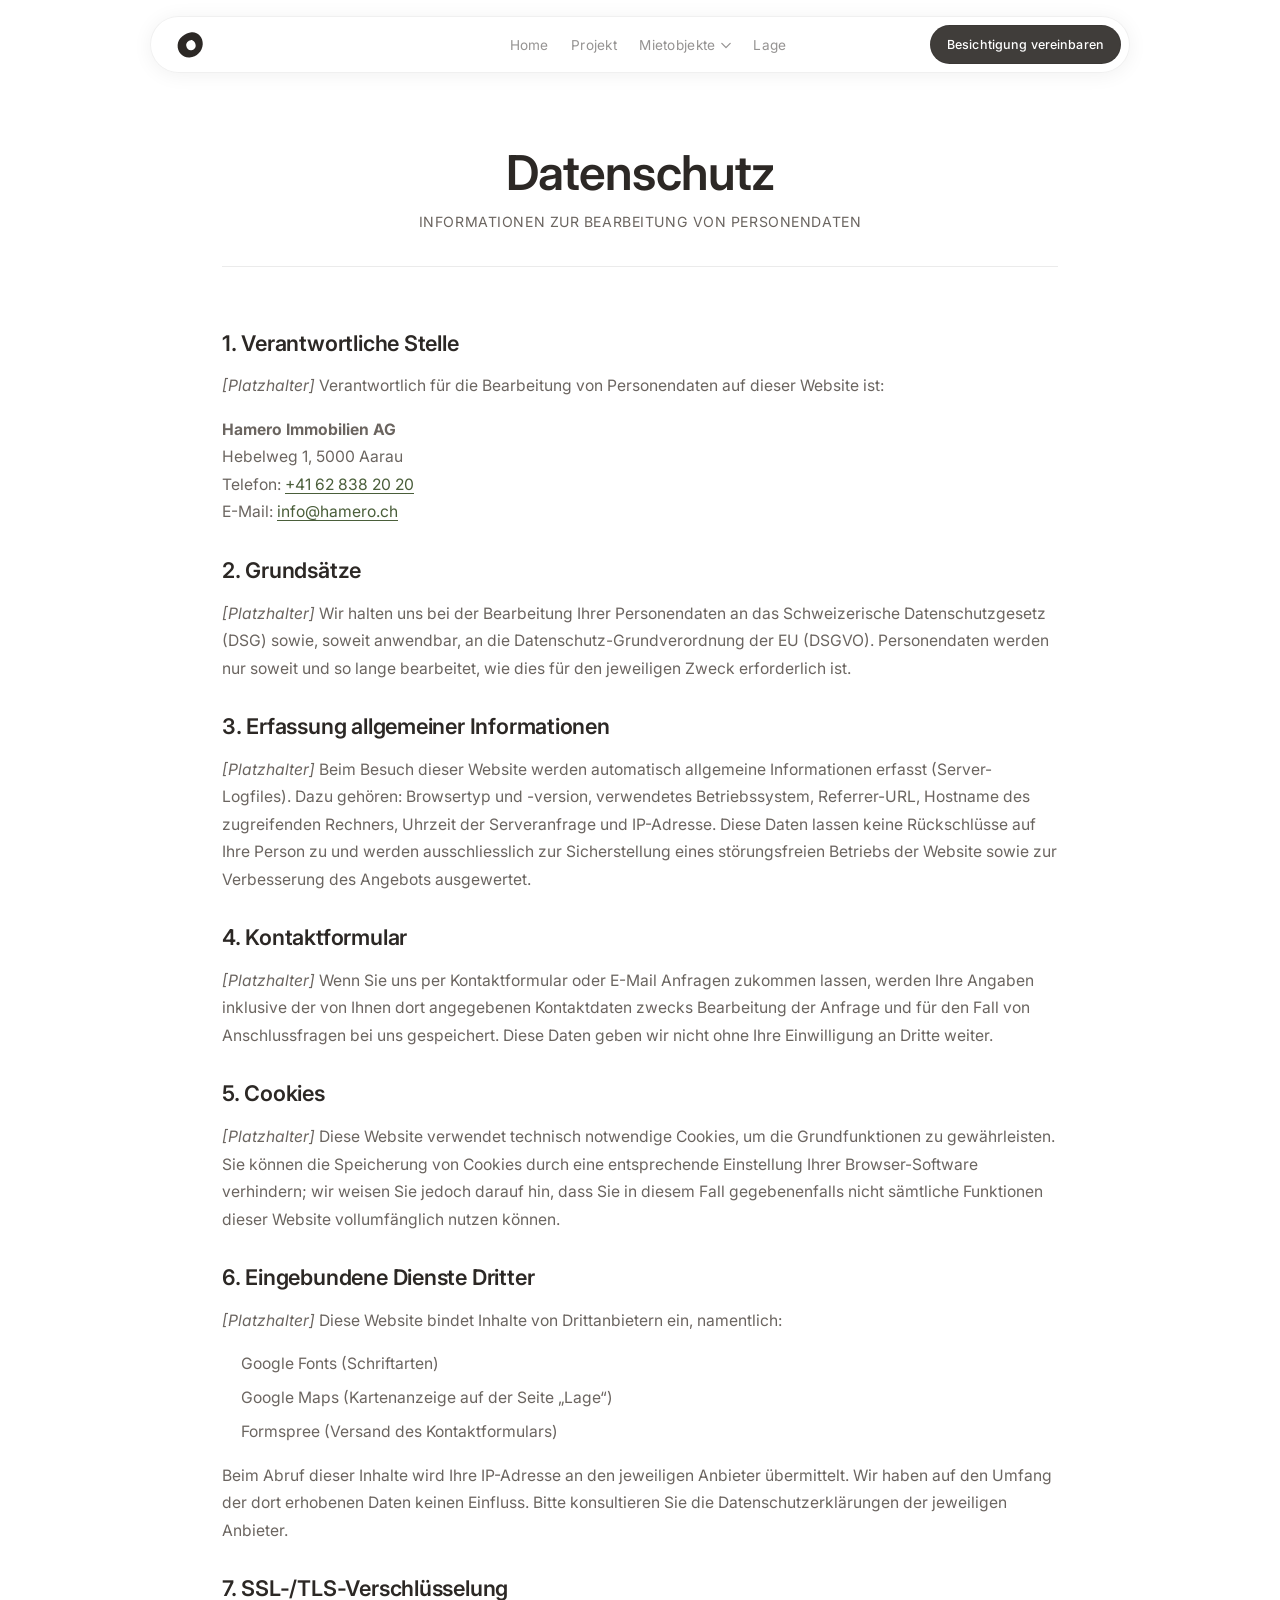
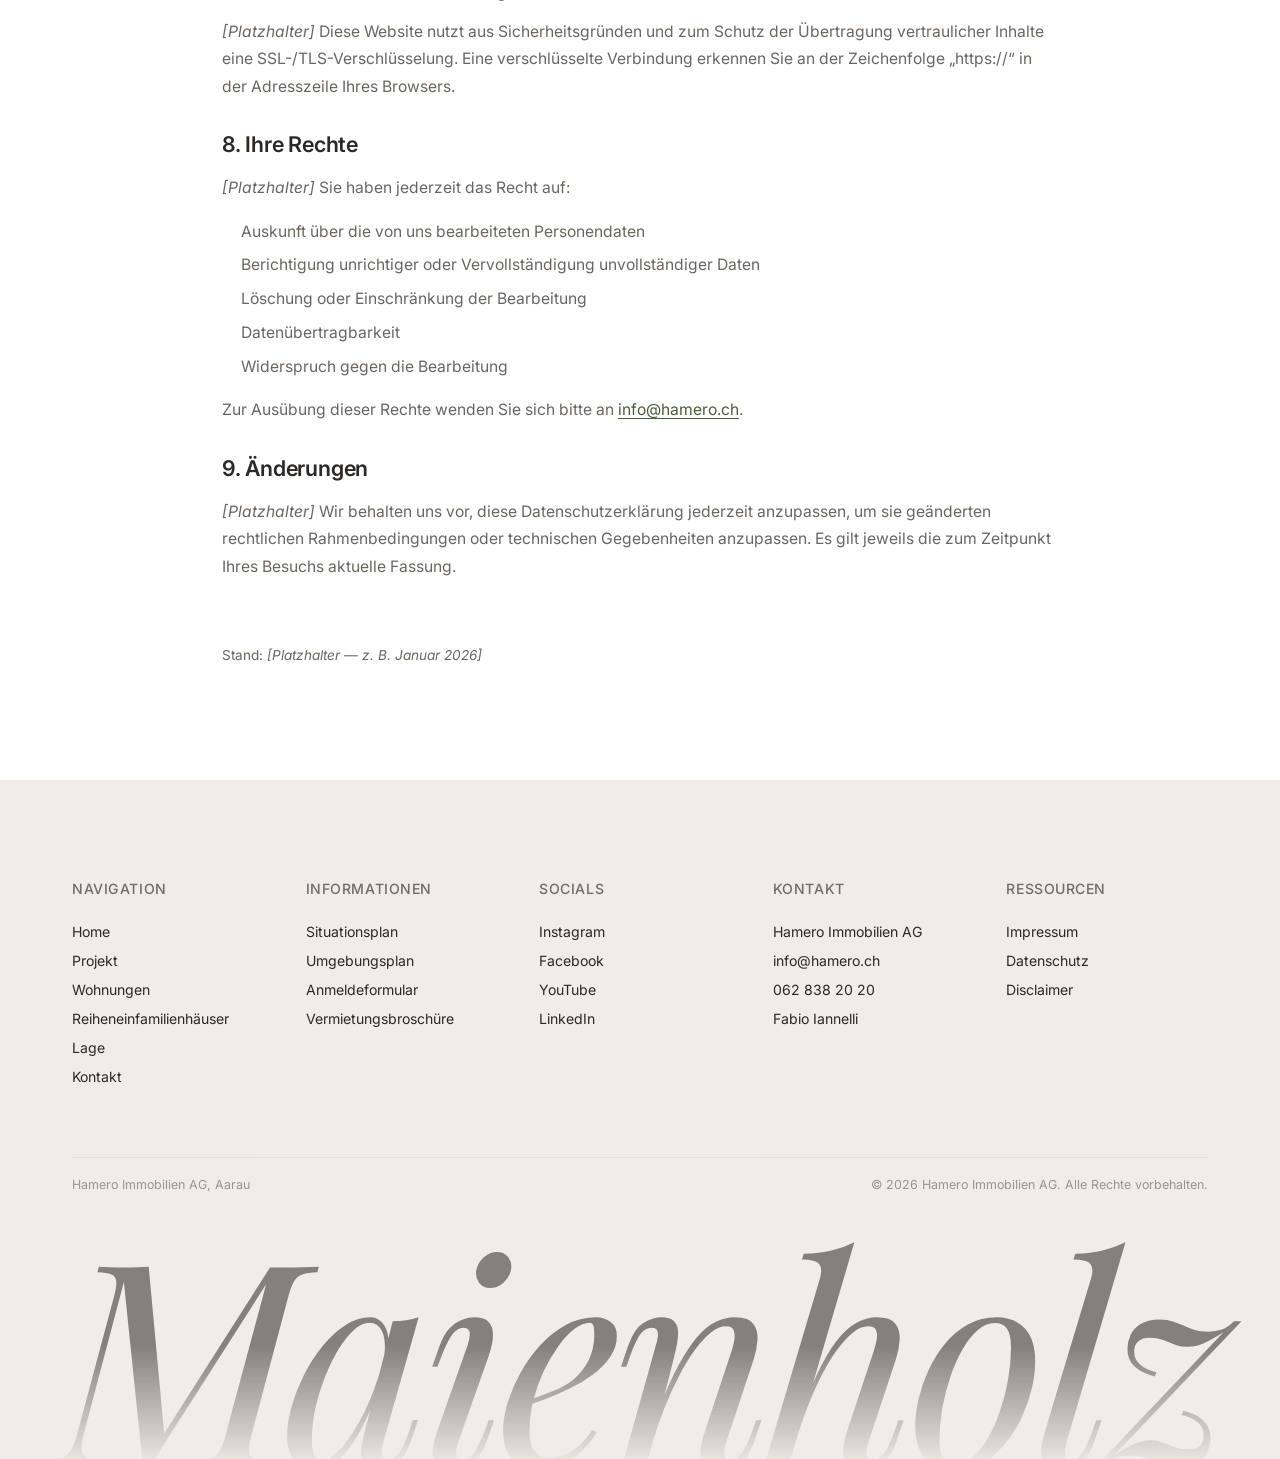
==== commit 25af0c92: "nwe" ====
--- a/datenschutz.html
+++ b/datenschutz.html
@@ -40,7 +40,6 @@
               </div>
             </li>
             <li><a href="lage.html" class="nav__link">Lage</a></li>
-            <li><a href="kontakt.html" class="nav__link">Kontakt</a></li>
             <li class="nav__cta-wrap"><a href="kontakt.html" class="nav__cta">Besichtigung vereinbaren</a></li>
           </ul>
         </div>
@@ -58,7 +57,6 @@
             </div>
           </li>
           <li><a href="lage.html" class="nav__link">Lage</a></li>
-          <li><a href="kontakt.html" class="nav__link">Kontakt</a></li>
         </ul>
       </nav>
       <a href="kontakt.html" class="header__cta">Besichtigung vereinbaren</a>
@@ -191,6 +189,7 @@
             <li><a href="images/Adressen%20Maienholz.png" target="_blank">Situationsplan</a></li>
             <li><a href="plans/Umgebungsplan.pdf" target="_blank">Umgebungsplan</a></li>
             <li><a href="plans/Anmeldeformular.pdf" target="_blank">Anmeldeformular</a></li>
+            <li><a href="plans/Vermietungsbrosch%C3%BCre%20Maienholz.pdf" target="_blank">Vermietungsbroschüre</a></li>
           </ul>
         </div>
         <div>
@@ -225,7 +224,9 @@
         <span>&copy; 2026 Hamero Immobilien AG. Alle Rechte vorbehalten.</span>
       </div>
     </div>
-    <div class="footer__brand-xl" aria-hidden="true">Maienholz</div>
+    <div class="footer__brand-clip" data-animate>
+      <div class="footer__brand-xl" aria-hidden="true">Maienholz</div>
+    </div>
   </footer>
 
   <script src="js/main.js"></script>
--- a/css/layout.css
+++ b/css/layout.css
@@ -10,7 +10,7 @@
 }
 
 .container--wide {
-  max-width: 1500px;
+  max-width: 1720px;
 }
 
 /* Sections */
@@ -464,6 +464,26 @@
   color: var(--color-white);
 }
 
+/* Button with directional arrow — initial NE (outward), hover rotates to up */
+.btn.btn--with-arrow {
+  display: inline-flex;
+  align-items: center;
+  gap: 0.55rem;
+  line-height: 1;
+}
+
+.btn--with-arrow svg {
+  width: 14px;
+  height: 14px;
+  flex-shrink: 0;
+  transform: rotate(-45deg);
+  transition: transform 400ms cubic-bezier(0.4, 0, 0.2, 1);
+}
+
+.btn--with-arrow:hover svg {
+  transform: rotate(-90deg);
+}
+
 .hero__scroll {
   position: absolute;
   bottom: var(--space-md);
@@ -562,6 +582,27 @@
   font-size: 0.78rem;
   color: var(--color-text-light);
   opacity: 0.65;
+}
+
+/* Clip container — the wordmark slides up from below when scrolled into view */
+.footer__brand-clip {
+  overflow: hidden;
+}
+
+/* Neutralize the generic [data-animate] effect on the clip — only the inner brand animates */
+.footer__brand-clip[data-animate] {
+  opacity: 1;
+  transform: none;
+  transition: none;
+}
+
+.footer__brand-clip .footer__brand-xl {
+  transform: translateY(100%);
+  transition: transform 1.8s cubic-bezier(0.22, 1, 0.36, 1);
+}
+
+.footer__brand-clip.is-visible .footer__brand-xl {
+  transform: translateY(10px);
 }
 
 /* Large italic Maienholz wordmark below footer — fades top (dark) → bottom (white) */
--- a/css/components.css
+++ b/css/components.css
@@ -156,6 +156,9 @@
 
 /* Feature cards — glass style */
 .feature-card {
+  display: flex;
+  flex-direction: column;
+  align-items: center;
   text-align: center;
   padding: var(--space-md);
   background: var(--glass-bg);
@@ -167,20 +170,31 @@
 }
 
 .feature-card:hover {
-  box-shadow: var(--shadow-md);
-  transform: translateY(-2px);
+  box-shadow: var(--shadow-lg);
+  transform: translateY(-8px);
 }
 
 .feature-card__icon {
+  width: 96px;
+  height: 96px;
+  margin: 0 auto var(--space-sm);
+  background: var(--color-cream);
+  border-radius: 50%;
+  display: flex;
+  align-items: center;
+  justify-content: center;
+  color: var(--color-accent);
+}
+
+.feature-card__icon img {
+  width: 56px;
+  height: 56px;
+  object-fit: contain;
+}
+
+.feature-card__icon svg {
   width: 48px;
   height: 48px;
-  margin: 0 auto var(--space-sm);
-  color: var(--color-accent);
-}
-
-.feature-card__icon svg {
-  width: 100%;
-  height: 100%;
   stroke: currentColor;
   fill: none;
   stroke-width: 1.5;
@@ -188,6 +202,30 @@
   stroke-linejoin: round;
 }
 
+/* Stagger reveal — used on grids that hold animated children */
+.grid--stagger > * {
+  opacity: 0;
+  transform: translateY(20px);
+  transition: opacity 600ms ease, transform 600ms ease;
+}
+
+.grid--stagger.is-visible > * {
+  opacity: 1;
+  transform: translateY(0);
+}
+
+.grid--stagger.is-visible > *:nth-child(1) { transition-delay: 0ms; }
+.grid--stagger.is-visible > *:nth-child(2) { transition-delay: 150ms; }
+.grid--stagger.is-visible > *:nth-child(3) { transition-delay: 300ms; }
+.grid--stagger.is-visible > *:nth-child(4) { transition-delay: 450ms; }
+
+/* When grid is the [data-animate] target, neutralize its own translate
+   so only the children animate (otherwise we'd double-animate). */
+.grid--stagger[data-animate] {
+  opacity: 1;
+  transform: none;
+}
+
 .feature-card__title {
   font-size: 1.1rem;
   font-weight: var(--fw-semibold);
@@ -212,6 +250,28 @@
   height: 400px;
   object-fit: cover;
   border-radius: var(--radius-lg);
+}
+
+/* Smooth-scroll hero — scroll-driven clip-path + background-size animation.
+   Outer section is taller than viewport; inner sticky div pins at top and
+   morphs from a small centered window to a fullscreen image as user scrolls. */
+.impression-hero {
+  position: relative;
+  width: 100%;
+  height: calc(1500px + 100vh);
+  background-color: var(--color-white);
+}
+
+.impression-hero__sticky {
+  position: sticky;
+  top: 0;
+  height: 100vh;
+  width: 100%;
+  background-position: center center;
+  background-repeat: no-repeat;
+  background-size: 170%;
+  clip-path: polygon(25% 25%, 75% 25%, 75% 75%, 25% 75%);
+  will-change: clip-path, background-size;
 }
 
 /* Content blocks (alternating text/image) */
--- a/css/responsive.css
+++ b/css/responsive.css
@@ -380,8 +380,8 @@
   }
 
   .hero--half {
-    height: 45vh;
-    min-height: 300px;
+    height: 30vh;
+    min-height: 220px;
   }
 
   .grid--2,
@@ -569,6 +569,27 @@
     gap: 0.5rem;
   }
 
+  /* On mobile the with-arrow button needs full width so the text can sit
+     centered, with the arrow pinned to the right edge as its own element. */
+  .hero__buttons .btn.btn--with-arrow {
+    width: 100%;
+    justify-content: center;
+    position: relative;
+    padding-left: 2.5rem;
+    padding-right: 2.5rem;
+  }
+
+  .hero__buttons .btn.btn--with-arrow svg {
+    position: absolute;
+    right: 1.2rem;
+    top: 50%;
+    transform: translateY(-50%) rotate(-45deg);
+  }
+
+  .hero__buttons .btn.btn--with-arrow:hover svg {
+    transform: translateY(-50%) rotate(-90deg);
+  }
+
   .footer__grid {
     grid-template-columns: repeat(3, 1fr);
     gap: var(--space-sm);
@@ -616,6 +637,14 @@
   .hero__title {
     font-size: clamp(2.2rem, 11vw, 3.5rem);
     letter-spacing: -0.03em;
+  }
+
+  /* Long single-word titles (e.g. "Reiheneinfamilienhäuser") shrink further
+     so the whole word fits on narrow screens without overflow. */
+  .hero__title--long {
+    font-size: clamp(1.5rem, 6.5vw, 2.4rem);
+    letter-spacing: -0.02em;
+    line-height: 1.1;
   }
 
   .hero__buttons {
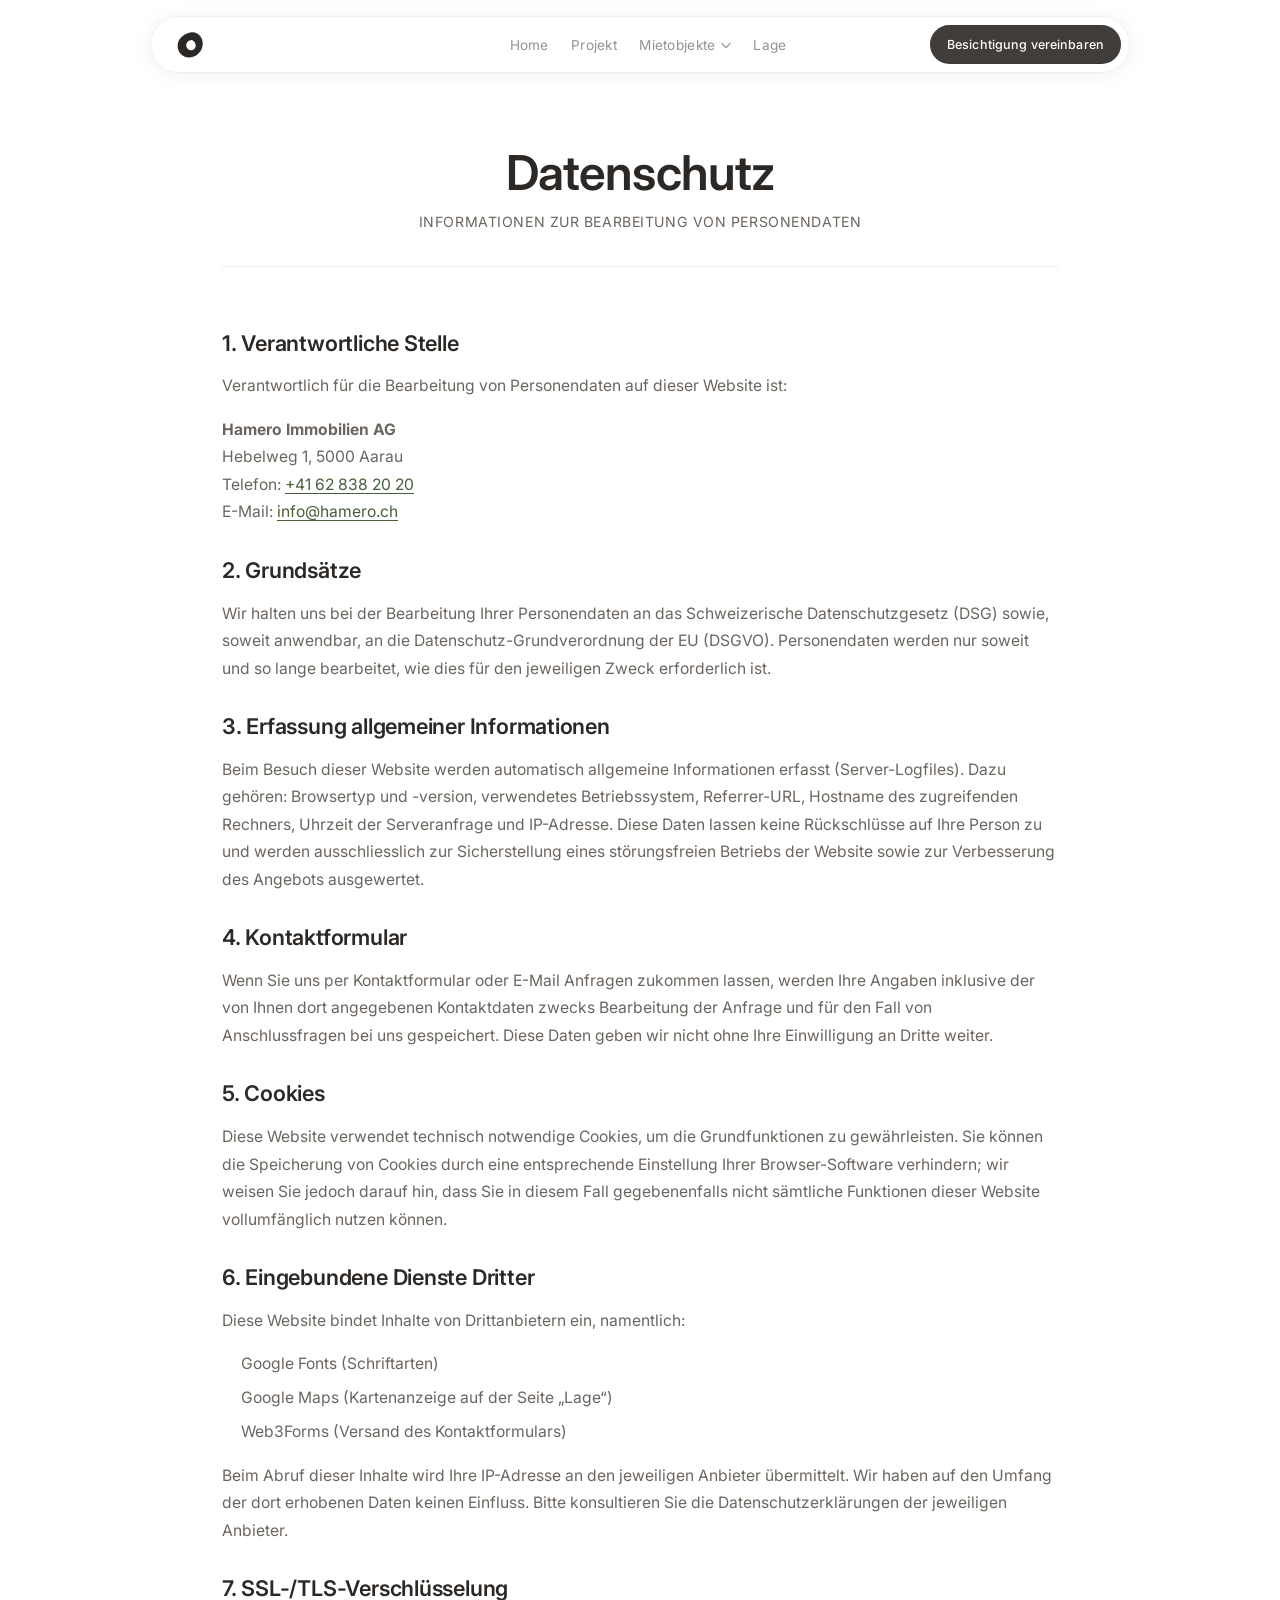
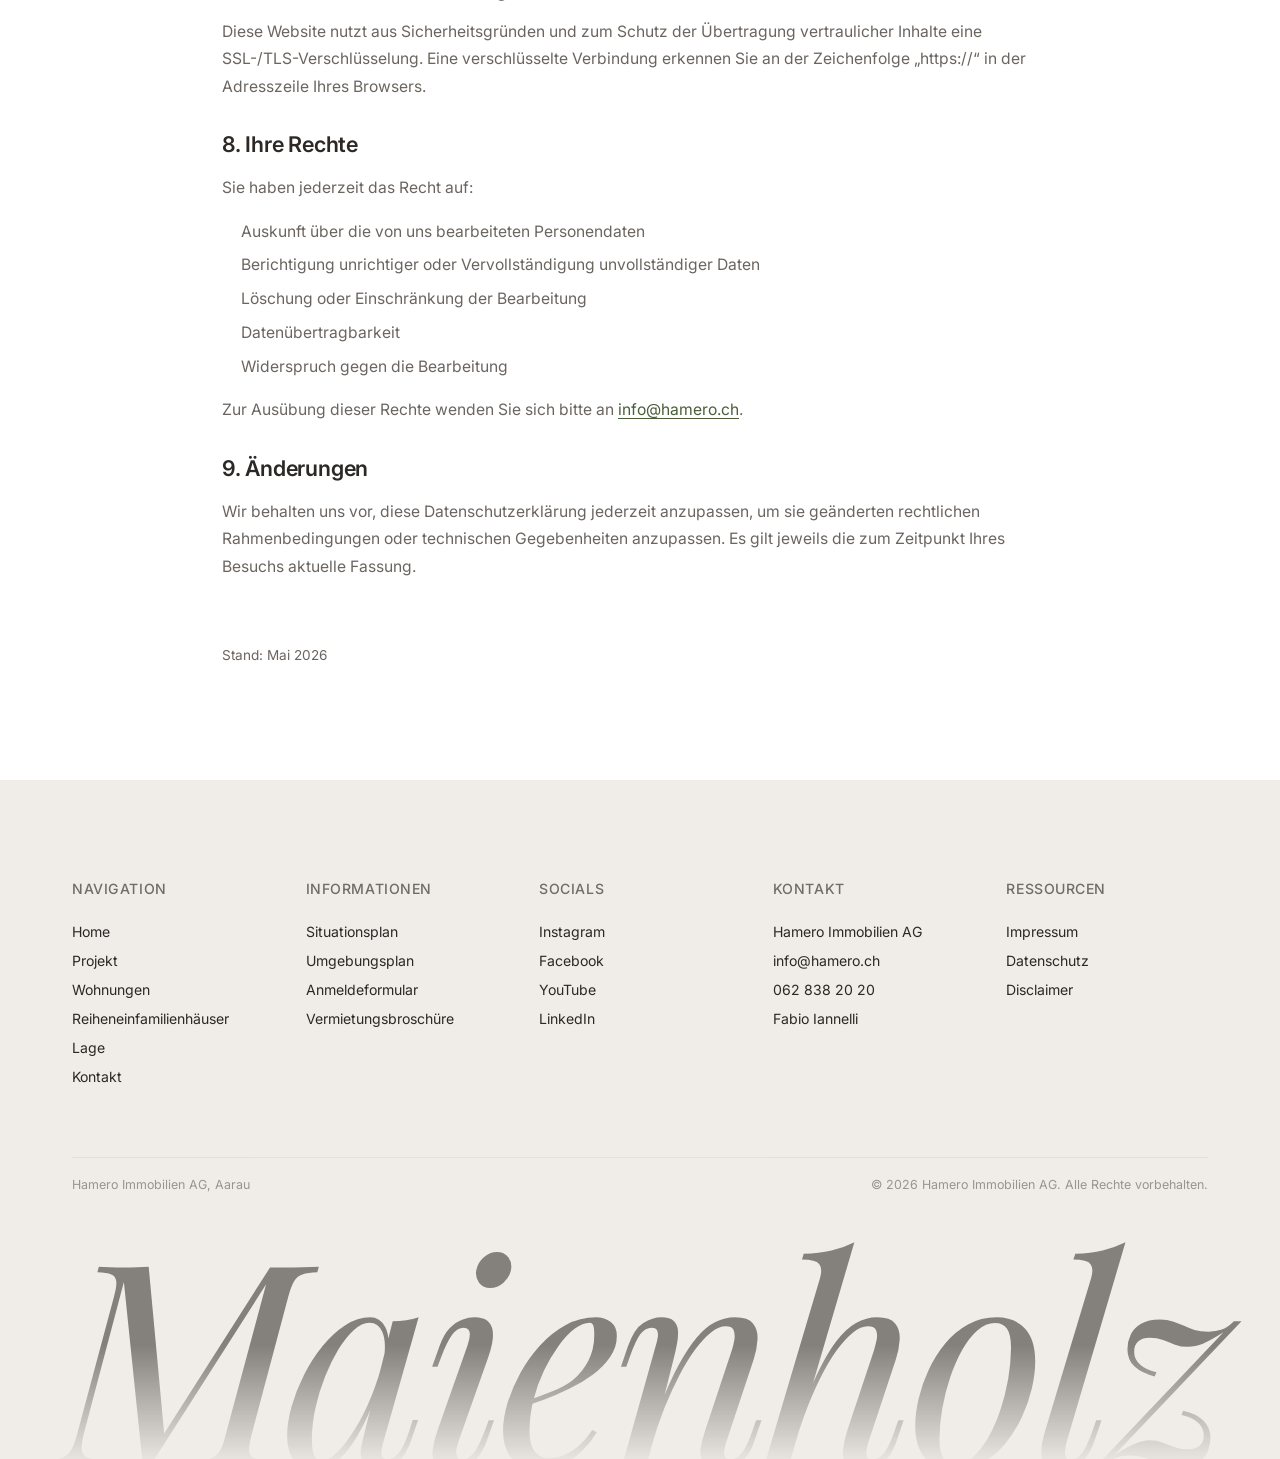
==== commit 68e7f907: "LIVE VERSION" ====
--- a/datenschutz.html
+++ b/datenschutz.html
@@ -74,7 +74,7 @@
         <div class="legal-page__content">
           <h2>1. Verantwortliche Stelle</h2>
           <p>
-            <em>[Platzhalter]</em> Verantwortlich für die Bearbeitung von Personendaten auf dieser Website ist:
+            Verantwortlich für die Bearbeitung von Personendaten auf dieser Website ist:
           </p>
           <p>
             <strong>Hamero Immobilien AG</strong><br>
@@ -85,14 +85,14 @@
 
           <h2>2. Grundsätze</h2>
           <p>
-            <em>[Platzhalter]</em> Wir halten uns bei der Bearbeitung Ihrer Personendaten an das Schweizerische
+            Wir halten uns bei der Bearbeitung Ihrer Personendaten an das Schweizerische
             Datenschutzgesetz (DSG) sowie, soweit anwendbar, an die Datenschutz-Grundverordnung der EU (DSGVO).
             Personendaten werden nur soweit und so lange bearbeitet, wie dies für den jeweiligen Zweck erforderlich ist.
           </p>
 
           <h2>3. Erfassung allgemeiner Informationen</h2>
           <p>
-            <em>[Platzhalter]</em> Beim Besuch dieser Website werden automatisch allgemeine Informationen erfasst
+            Beim Besuch dieser Website werden automatisch allgemeine Informationen erfasst
             (Server-Logfiles). Dazu gehören: Browsertyp und -version, verwendetes Betriebssystem, Referrer-URL,
             Hostname des zugreifenden Rechners, Uhrzeit der Serveranfrage und IP-Adresse. Diese Daten lassen keine
             Rückschlüsse auf Ihre Person zu und werden ausschliesslich zur Sicherstellung eines störungsfreien
@@ -101,7 +101,7 @@
 
           <h2>4. Kontaktformular</h2>
           <p>
-            <em>[Platzhalter]</em> Wenn Sie uns per Kontaktformular oder E-Mail Anfragen zukommen lassen,
+            Wenn Sie uns per Kontaktformular oder E-Mail Anfragen zukommen lassen,
             werden Ihre Angaben inklusive der von Ihnen dort angegebenen Kontaktdaten zwecks Bearbeitung der
             Anfrage und für den Fall von Anschlussfragen bei uns gespeichert. Diese Daten geben wir nicht ohne
             Ihre Einwilligung an Dritte weiter.
@@ -109,7 +109,7 @@
 
           <h2>5. Cookies</h2>
           <p>
-            <em>[Platzhalter]</em> Diese Website verwendet technisch notwendige Cookies, um die Grundfunktionen
+            Diese Website verwendet technisch notwendige Cookies, um die Grundfunktionen
             zu gewährleisten. Sie können die Speicherung von Cookies durch eine entsprechende Einstellung Ihrer
             Browser-Software verhindern; wir weisen Sie jedoch darauf hin, dass Sie in diesem Fall gegebenenfalls
             nicht sämtliche Funktionen dieser Website vollumfänglich nutzen können.
@@ -117,12 +117,12 @@
 
           <h2>6. Eingebundene Dienste Dritter</h2>
           <p>
-            <em>[Platzhalter]</em> Diese Website bindet Inhalte von Drittanbietern ein, namentlich:
+            Diese Website bindet Inhalte von Drittanbietern ein, namentlich:
           </p>
           <ul>
             <li>Google Fonts (Schriftarten)</li>
             <li>Google Maps (Kartenanzeige auf der Seite &bdquo;Lage&ldquo;)</li>
-            <li>Formspree (Versand des Kontaktformulars)</li>
+            <li>Web3Forms (Versand des Kontaktformulars)</li>
           </ul>
           <p>
             Beim Abruf dieser Inhalte wird Ihre IP-Adresse an den jeweiligen Anbieter übermittelt. Wir haben auf
@@ -132,14 +132,14 @@
 
           <h2>7. SSL-/TLS-Verschlüsselung</h2>
           <p>
-            <em>[Platzhalter]</em> Diese Website nutzt aus Sicherheitsgründen und zum Schutz der Übertragung
+            Diese Website nutzt aus Sicherheitsgründen und zum Schutz der Übertragung
             vertraulicher Inhalte eine SSL-/TLS-Verschlüsselung. Eine verschlüsselte Verbindung erkennen Sie
             an der Zeichenfolge &bdquo;https://&ldquo; in der Adresszeile Ihres Browsers.
           </p>
 
           <h2>8. Ihre Rechte</h2>
           <p>
-            <em>[Platzhalter]</em> Sie haben jederzeit das Recht auf:
+            Sie haben jederzeit das Recht auf:
           </p>
           <ul>
             <li>Auskunft über die von uns bearbeiteten Personendaten</li>
@@ -155,13 +155,13 @@
 
           <h2>9. Änderungen</h2>
           <p>
-            <em>[Platzhalter]</em> Wir behalten uns vor, diese Datenschutzerklärung jederzeit anzupassen,
+            Wir behalten uns vor, diese Datenschutzerklärung jederzeit anzupassen,
             um sie geänderten rechtlichen Rahmenbedingungen oder technischen Gegebenheiten anzupassen.
             Es gilt jeweils die zum Zeitpunkt Ihres Besuchs aktuelle Fassung.
           </p>
 
           <p style="margin-top: var(--space-lg); font-size: 0.85rem; color: var(--color-text-light);">
-            Stand: <em>[Platzhalter — z.&nbsp;B. Januar 2026]</em>
+            Stand: Mai 2026
           </p>
         </div>
       </div>
